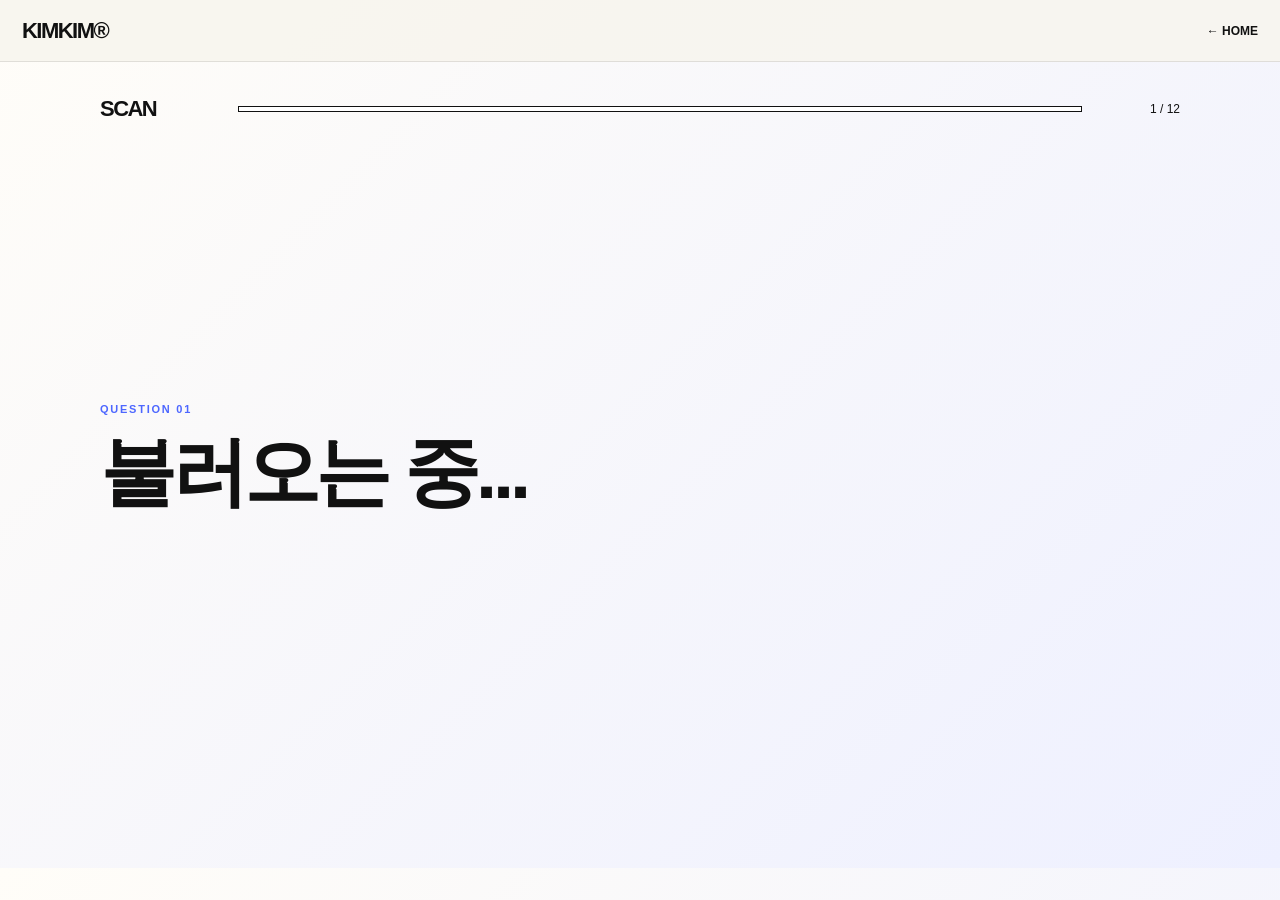
==== diagnostic.html @ 5926de49 "Add standalone diagnostic page" ====
<!doctype html>
<html lang="ko">
<head>
<meta charset="utf-8">
<meta name="viewport" content="width=device-width,initial-scale=1,viewport-fit=cover">
<title>KIMKIM — Work Pattern Scan</title>
<style>
:root{--bg:#f8f6ef;--paper:#fffdf8;--ink:#111;--muted:#6d6a64;--line:#cbc6ba;--lime:#dfff4f;--blue:#4d67ff;--pink:#ff7ac8}*{box-sizing:border-box}body{margin:0;background:linear-gradient(135deg,#fffdf8,#eef0ff);color:var(--ink);font-family:Arial,'Apple SD Gothic Neo','Noto Sans KR',sans-serif}.nav{height:62px;padding:0 22px;display:flex;align-items:center;justify-content:space-between;border-bottom:1px solid rgba(17,17,17,.1);background:rgba(248,246,239,.9);position:sticky;top:0;z-index:10}.logo{font-size:22px;font-weight:900;letter-spacing:-.07em}.back{color:var(--ink);text-decoration:none;font-size:12px;font-weight:800}.wrap{max-width:1120px;margin:auto;padding:34px 20px 70px}.top{display:grid;grid-template-columns:120px 1fr 80px;gap:18px;align-items:center;margin-bottom:28px}.track{height:6px;background:white;border:1.5px solid var(--ink);overflow:hidden}.track i{display:block;height:100%;width:0;background:var(--blue);transition:.25s}.counter{text-align:right;font-size:12px}.panel{min-height:72vh;display:flex;flex-direction:column;justify-content:center}.kicker{font-size:11px;letter-spacing:.16em;color:var(--blue);font-weight:900;margin-bottom:18px}.q{font-size:clamp(38px,6vw,76px);line-height:1.03;letter-spacing:-.055em;margin:0 0 34px;max-width:930px}.options{display:grid;grid-template-columns:1fr 1fr;gap:12px}.option{min-height:116px;border:1.5px solid var(--ink);border-radius:24px;background:var(--paper);padding:22px;text-align:left;cursor:pointer;box-shadow:5px 5px 0 rgba(17,17,17,.13);transition:.16s}.option:hover{transform:translate(-3px,-3px);box-shadow:8px 8px 0 var(--blue)}.option span{display:block;font-size:10px;color:var(--muted);margin-bottom:20px}.option b{font-size:17px;line-height:1.5}.result{display:none;padding-top:30px}.result h1{font-size:clamp(60px,10vw,140px);line-height:.84;letter-spacing:-.08em;margin:18px 0 28px}.result h1 small{display:block;font-size:.22em;margin-top:18px}.desc{font-size:clamp(18px,2vw,26px);line-height:1.55;max-width:820px;color:#403d39}.grid{display:grid;grid-template-columns:1fr 1fr;gap:16px;margin-top:42px}.card{border:1.5px solid var(--ink);border-radius:28px;padding:26px;min-height:330px;box-shadow:7px 7px 0 rgba(17,17,17,.12)}.dark{background:#111;color:#fff}.lime{background:var(--lime)}.label{font-size:10px;letter-spacing:.15em;text-transform:uppercase;opacity:.6;margin-bottom:24px}.bar-row{margin:18px 0}.bar-head{display:flex;justify-content:space-between;font-size:13px;margin-bottom:8px}.bar{height:12px;background:#303030;border-radius:999px;overflow:hidden}.bar i{display:block;height:100%;background:var(--pink);border-radius:999px}.action{display:grid;grid-template-columns:36px 1fr;gap:12px;padding:17px 0;border-top:1px solid rgba(17,17,17,.16)}.action:first-child{border-top:0}.action p{margin:7px 0 0;line-height:1.55}.actions{display:flex;gap:10px;margin-top:22px}.btn{border:1.5px solid var(--ink);border-radius:999px;padding:14px 18px;font-weight:900;text-decoration:none;color:#fff;background:var(--blue);cursor:pointer}.btn.alt{background:var(--paper);color:var(--ink)}@media(max-width:760px){.top{grid-template-columns:75px 1fr 55px}.options,.grid{grid-template-columns:1fr}.wrap{padding:24px 14px 50px}.actions{flex-direction:column}}
</style>
</head>
<body>
<nav class="nav"><div class="logo">KIMKIM®</div><a class="back" href="./index.html">← HOME</a></nav>
<main class="wrap">
<section id="quiz">
<div class="top"><div class="logo">SCAN</div><div class="track"><i id="progress"></i></div><div class="counter" id="count">1 / 12</div></div>
<div class="panel"><div class="kicker" id="kicker">QUESTION 01</div><h1 class="q" id="question">불러오는 중...</h1><div class="options" id="options"></div></div>
</section>
<section class="result" id="result"><div class="label">YOUR DOMINANT WORK PATTERN</div><h1 id="resultTitle"></h1><p class="desc" id="resultDesc"></p><div class="grid"><div class="card dark"><div class="label">PATTERN DISTRIBUTION</div><div id="bars"></div></div><div class="card lime"><div class="label">7-DAY MICRO ACTIONS</div><div id="actions"></div></div></div><div class="actions"><button class="btn" type="button" id="restartBtn">다시 스캔하기</button><a class="btn alt" href="./index.html">홈으로</a></div></section>
</main>
<script>
var TYPES={execute:{name:'THE MOVER',kr:'즉시 실행형',desc:'빠르게 움직이며 답을 찾는 타입입니다. 추진력과 실행 속도가 강점입니다.',actions:['시작 전에 완료 기준을 한 줄로 적기','오늘 가장 중요한 일 하나를 먼저 끝내기','초안을 빠르게 만들고 조기 공유하기']},plan:{name:'THE ARCHITECT',kr:'계획 설계형',desc:'복잡한 일을 구조와 순서로 바꾸는 타입입니다. 우선순위와 설계력이 강점입니다.',actions:['계획은 20분 안에 끝내고 초안 시작하기','하지 않을 일 하나 먼저 정하기','완성도 60%에서 중간 공유하기']},quality:{name:'THE CRAFTER',kr:'완성도 집중형',desc:'기준과 디테일을 놓치지 않는 타입입니다. 결과물의 품질을 높이는 힘이 강점입니다.',actions:['업무마다 완성도 등급 정하기','수정 횟수 최대 2회로 제한하기','충분히 잘한 일 하나 기록하기']},people:{name:'THE CONNECTOR',kr:'관계 조율형',desc:'사람과 흐름을 연결하는 타입입니다. 협업의 맥락과 관계를 읽는 힘이 강점입니다.',actions:['요청에 답하기 전 내 우선순위 확인하기','회의 초반에 내 의견 한 번 말하기','도움을 주기 전 오늘의 핵심 업무 확인하기']}};
var Q=[['새 업무가 도착했습니다. 첫 반응은?',[['일단 손부터 대고 흐름을 만든다','execute'],['전체 구조와 순서를 먼저 그린다','plan'],['좋은 결과의 기준부터 확인한다','quality'],['누가 무엇을 기대하는지 먼저 본다','people']]],['마감이 갑자기 당겨졌습니다. 나는?',[['빠르게 초안을 만들고 수정한다','execute'],['남은 시간을 다시 쪼개 계획한다','plan'],['핵심 품질은 끝까지 지킨다','quality'],['관련자들과 역할과 일정을 바로 맞춘다','people']]],['회의 중 가장 먼저 보이는 것은?',[['결론과 다음 액션','execute'],['논의의 구조와 흐름','plan'],['논리의 빈틈과 디테일','quality'],['사람들의 반응과 분위기','people']]],['일이 막히는 순간, 나는?',[['다른 방법을 바로 시도한다','execute'],['문제를 다시 쪼개서 본다','plan'],['원인을 끝까지 파고든다','quality'],['누군가와 대화하며 풀어본다','people']]],['오늘 일 잘했다는 느낌은 언제 오나요?',[['많은 일을 실제로 끝냈을 때','execute'],['계획한 흐름대로 진행됐을 때','plan'],['내 기준에 맞는 결과가 나왔을 때','quality'],['동료들과 일이 잘 맞물렸을 때','people']]],['피드백을 받으면 가장 먼저?',[['바로 반영해본다','execute'],['수정 순서를 정리한다','plan'],['어떻게 더 좋아질지 본다','quality'],['왜 그렇게 느꼈는지 생각한다','people']]],['일이 한꺼번에 몰리면?',[['급한 것부터 빠르게 친다','execute'],['우선순위를 다시 설계한다','plan'],['각 업무의 기준부터 정한다','quality'],['누구와 무엇을 맞출지 확인한다','people']]],['가장 답답한 업무 상황은?',[['결정 없이 말만 길어질 때','execute'],['계획이 계속 바뀔 때','plan'],['대충 만든 결과가 통과될 때','quality'],['정보 공유 없이 각자 움직일 때','people']]],['새 아이디어가 생기면?',[['바로 작은 실험을 해본다','execute'],['실현 방법을 구조화한다','plan'],['더 좋은 형태가 될 때까지 다듬는다','quality'],['누구와 같이 하면 좋을지 생각한다','people']]],['마무리가 어려워지는 이유는?',[['다음 일로 너무 빨리 넘어가서','execute'],['계획을 계속 수정해서','plan'],['조금만 더 고치고 싶어서','quality'],['관계자 의견을 계속 신경 써서','people']]],['팀에서 자연스럽게 맡는 역할은?',[['밀고 나가는 사람','execute'],['정리하고 설계하는 사람','plan'],['검토하고 완성도를 높이는 사람','quality'],['연결하고 조율하는 사람','people']]],['지금 가장 키우고 싶은 업무 습관은?',[['중요한 일을 더 빠르게 끝내기','execute'],['복잡한 일을 더 명확히 정리하기','plan'],['힘을 덜 들이고도 좋은 결과 만들기','quality'],['내 의견과 경계를 더 분명히 말하기','people']]];
var idx=0;var scores={execute:0,plan:0,quality:0,people:0};
function byId(id){return document.getElementById(id);}
function render(){var item=Q[idx];byId('count').textContent=(idx+1)+' / '+Q.length;byId('kicker').textContent='QUESTION '+('0'+(idx+1)).slice(-2);byId('progress').style.width=Math.round(idx/Q.length*100)+'%';byId('question').textContent=item[0];var box=byId('options');box.innerHTML='';for(var i=0;i<item[1].length;i++){var op=item[1][i];var b=document.createElement('button');b.type='button';b.className='option';b.setAttribute('data-key',op[1]);b.innerHTML='<span>0'+(i+1)+'</span><b></b>';b.getElementsByTagName('b')[0].textContent=op[0];b.onclick=function(){choose(this.getAttribute('data-key'));};box.appendChild(b);}}
function choose(key){scores[key]+=1;idx+=1;if(idx<Q.length){render();}else{showResult();}}
function showResult(){byId('quiz').style.display='none';byId('result').style.display='block';var keys=['execute','plan','quality','people'];keys.sort(function(a,b){return scores[b]-scores[a];});var top=keys[0];byId('resultTitle').innerHTML=TYPES[top].name+'<small>'+TYPES[top].kr+'</small>';byId('resultDesc').textContent=TYPES[top].desc;var labels={execute:'MOVE',plan:'STRUCTURE',quality:'CRAFT',people:'CONNECT'};var bars='';for(var i=0;i<keys.length;i++){var p=Math.round(scores[keys[i]]/Q.length*100);bars+='<div class="bar-row"><div class="bar-head"><span>'+labels[keys[i]]+'</span><strong>'+p+'%</strong></div><div class="bar"><i style="width:'+p+'%"></i></div></div>';}byId('bars').innerHTML=bars;var acts='';for(var j=0;j<TYPES[top].actions.length;j++){acts+='<div class="action"><span>0'+(j+1)+'</span><div><strong>'+(j===0?'TODAY':'THIS WEEK')+'</strong><p>'+TYPES[top].actions[j]+'</p></div></div>';}byId('actions').innerHTML=acts;window.scrollTo(0,0);}
function restart(){idx=0;scores={execute:0,plan:0,quality:0,people:0};byId('result').style.display='none';byId('quiz').style.display='block';render();window.scrollTo(0,0);}
byId('restartBtn').onclick=restart;
render();
</script>
</body>
</html>
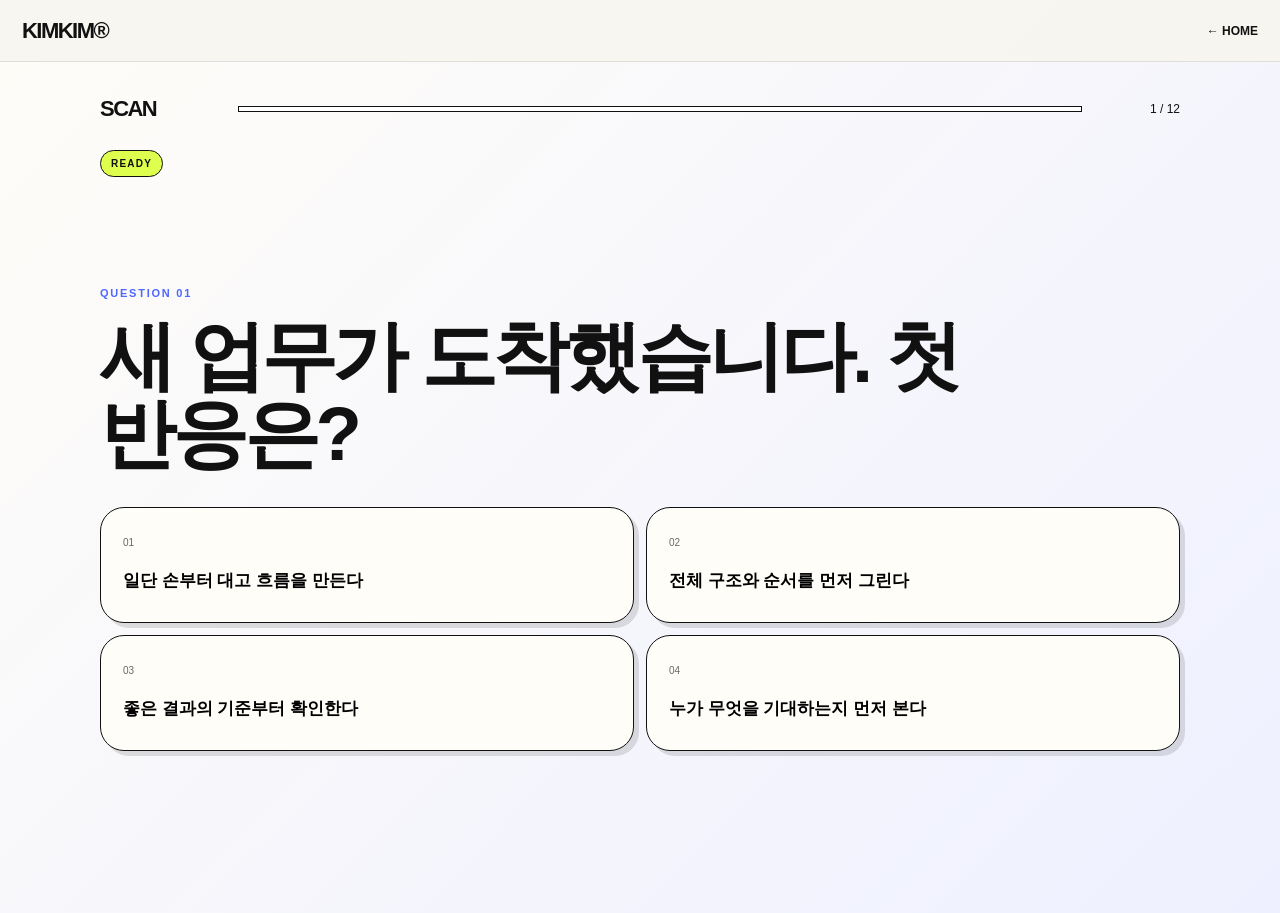
==== commit 41a1dace: "Load diagnostic logic from standalone script" ====
--- a/diagnostic.html
+++ b/diagnostic.html
@@ -5,7 +5,7 @@
 <meta name="viewport" content="width=device-width,initial-scale=1,viewport-fit=cover">
 <title>KIMKIM — Work Pattern Scan</title>
 <style>
-:root{--bg:#f8f6ef;--paper:#fffdf8;--ink:#111;--muted:#6d6a64;--line:#cbc6ba;--lime:#dfff4f;--blue:#4d67ff;--pink:#ff7ac8}*{box-sizing:border-box}body{margin:0;background:linear-gradient(135deg,#fffdf8,#eef0ff);color:var(--ink);font-family:Arial,'Apple SD Gothic Neo','Noto Sans KR',sans-serif}.nav{height:62px;padding:0 22px;display:flex;align-items:center;justify-content:space-between;border-bottom:1px solid rgba(17,17,17,.1);background:rgba(248,246,239,.9);position:sticky;top:0;z-index:10}.logo{font-size:22px;font-weight:900;letter-spacing:-.07em}.back{color:var(--ink);text-decoration:none;font-size:12px;font-weight:800}.wrap{max-width:1120px;margin:auto;padding:34px 20px 70px}.top{display:grid;grid-template-columns:120px 1fr 80px;gap:18px;align-items:center;margin-bottom:28px}.track{height:6px;background:white;border:1.5px solid var(--ink);overflow:hidden}.track i{display:block;height:100%;width:0;background:var(--blue);transition:.25s}.counter{text-align:right;font-size:12px}.panel{min-height:72vh;display:flex;flex-direction:column;justify-content:center}.kicker{font-size:11px;letter-spacing:.16em;color:var(--blue);font-weight:900;margin-bottom:18px}.q{font-size:clamp(38px,6vw,76px);line-height:1.03;letter-spacing:-.055em;margin:0 0 34px;max-width:930px}.options{display:grid;grid-template-columns:1fr 1fr;gap:12px}.option{min-height:116px;border:1.5px solid var(--ink);border-radius:24px;background:var(--paper);padding:22px;text-align:left;cursor:pointer;box-shadow:5px 5px 0 rgba(17,17,17,.13);transition:.16s}.option:hover{transform:translate(-3px,-3px);box-shadow:8px 8px 0 var(--blue)}.option span{display:block;font-size:10px;color:var(--muted);margin-bottom:20px}.option b{font-size:17px;line-height:1.5}.result{display:none;padding-top:30px}.result h1{font-size:clamp(60px,10vw,140px);line-height:.84;letter-spacing:-.08em;margin:18px 0 28px}.result h1 small{display:block;font-size:.22em;margin-top:18px}.desc{font-size:clamp(18px,2vw,26px);line-height:1.55;max-width:820px;color:#403d39}.grid{display:grid;grid-template-columns:1fr 1fr;gap:16px;margin-top:42px}.card{border:1.5px solid var(--ink);border-radius:28px;padding:26px;min-height:330px;box-shadow:7px 7px 0 rgba(17,17,17,.12)}.dark{background:#111;color:#fff}.lime{background:var(--lime)}.label{font-size:10px;letter-spacing:.15em;text-transform:uppercase;opacity:.6;margin-bottom:24px}.bar-row{margin:18px 0}.bar-head{display:flex;justify-content:space-between;font-size:13px;margin-bottom:8px}.bar{height:12px;background:#303030;border-radius:999px;overflow:hidden}.bar i{display:block;height:100%;background:var(--pink);border-radius:999px}.action{display:grid;grid-template-columns:36px 1fr;gap:12px;padding:17px 0;border-top:1px solid rgba(17,17,17,.16)}.action:first-child{border-top:0}.action p{margin:7px 0 0;line-height:1.55}.actions{display:flex;gap:10px;margin-top:22px}.btn{border:1.5px solid var(--ink);border-radius:999px;padding:14px 18px;font-weight:900;text-decoration:none;color:#fff;background:var(--blue);cursor:pointer}.btn.alt{background:var(--paper);color:var(--ink)}@media(max-width:760px){.top{grid-template-columns:75px 1fr 55px}.options,.grid{grid-template-columns:1fr}.wrap{padding:24px 14px 50px}.actions{flex-direction:column}}
+:root{--bg:#f8f6ef;--paper:#fffdf8;--ink:#111;--muted:#6d6a64;--line:#cbc6ba;--lime:#dfff4f;--blue:#4d67ff;--pink:#ff7ac8}*{box-sizing:border-box}body{margin:0;background:linear-gradient(135deg,#fffdf8,#eef0ff);color:var(--ink);font-family:Arial,'Apple SD Gothic Neo','Noto Sans KR',sans-serif}.nav{height:62px;padding:0 22px;display:flex;align-items:center;justify-content:space-between;border-bottom:1px solid rgba(17,17,17,.1);background:rgba(248,246,239,.9);position:sticky;top:0;z-index:10}.logo{font-size:22px;font-weight:900;letter-spacing:-.07em}.back{color:var(--ink);text-decoration:none;font-size:12px;font-weight:800}.wrap{max-width:1120px;margin:auto;padding:34px 20px 70px}.top{display:grid;grid-template-columns:120px 1fr 80px;gap:18px;align-items:center;margin-bottom:28px}.track{height:6px;background:white;border:1.5px solid var(--ink);overflow:hidden}.track i{display:block;height:100%;width:0;background:var(--blue);transition:.25s}.counter{text-align:right;font-size:12px}.status{display:inline-flex;margin:0 0 18px;padding:7px 10px;border:1px solid var(--ink);border-radius:999px;background:#ffd7d7;font-size:10px;font-weight:900;letter-spacing:.12em}.status.ready{background:var(--lime)}.panel{min-height:72vh;display:flex;flex-direction:column;justify-content:center}.kicker{font-size:11px;letter-spacing:.16em;color:var(--blue);font-weight:900;margin-bottom:18px}.q{font-size:clamp(38px,6vw,76px);line-height:1.03;letter-spacing:-.055em;margin:0 0 34px;max-width:930px}.options{display:grid;grid-template-columns:1fr 1fr;gap:12px}.option{min-height:116px;border:1.5px solid var(--ink);border-radius:24px;background:var(--paper);padding:22px;text-align:left;cursor:pointer;box-shadow:5px 5px 0 rgba(17,17,17,.13);transition:.16s}.option:hover{transform:translate(-3px,-3px);box-shadow:8px 8px 0 var(--blue)}.option span{display:block;font-size:10px;color:var(--muted);margin-bottom:20px}.option b{font-size:17px;line-height:1.5}.result{display:none;padding-top:30px}.result h1{font-size:clamp(60px,10vw,140px);line-height:.84;letter-spacing:-.08em;margin:18px 0 28px}.result h1 small{display:block;font-size:.22em;margin-top:18px}.desc{font-size:clamp(18px,2vw,26px);line-height:1.55;max-width:820px;color:#403d39}.grid{display:grid;grid-template-columns:1fr 1fr;gap:16px;margin-top:42px}.card{border:1.5px solid var(--ink);border-radius:28px;padding:26px;min-height:330px;box-shadow:7px 7px 0 rgba(17,17,17,.12)}.dark{background:#111;color:#fff}.lime{background:var(--lime)}.label{font-size:10px;letter-spacing:.15em;text-transform:uppercase;opacity:.6;margin-bottom:24px}.bar-row{margin:18px 0}.bar-head{display:flex;justify-content:space-between;font-size:13px;margin-bottom:8px}.bar{height:12px;background:#303030;border-radius:999px;overflow:hidden}.bar i{display:block;height:100%;background:var(--pink);border-radius:999px}.action{display:grid;grid-template-columns:36px 1fr;gap:12px;padding:17px 0;border-top:1px solid rgba(17,17,17,.16)}.action:first-child{border-top:0}.action p{margin:7px 0 0;line-height:1.55}.actions{display:flex;gap:10px;margin-top:22px}.btn{border:1.5px solid var(--ink);border-radius:999px;padding:14px 18px;font-weight:900;text-decoration:none;color:#fff;background:var(--blue);cursor:pointer}.btn.alt{background:var(--paper);color:var(--ink)}@media(max-width:760px){.top{grid-template-columns:75px 1fr 55px}.options,.grid{grid-template-columns:1fr}.wrap{padding:24px 14px 50px}.actions{flex-direction:column}}
 </style>
 </head>
 <body>
@@ -13,21 +13,12 @@
 <main class="wrap">
 <section id="quiz">
 <div class="top"><div class="logo">SCAN</div><div class="track"><i id="progress"></i></div><div class="counter" id="count">1 / 12</div></div>
-<div class="panel"><div class="kicker" id="kicker">QUESTION 01</div><h1 class="q" id="question">불러오는 중...</h1><div class="options" id="options"></div></div>
+<div id="jsStatus" class="status">JS CHECK...</div>
+<div class="panel"><div class="kicker" id="kicker">QUESTION 01</div><h1 class="q" id="question">새 업무가 도착했습니다. 첫 반응은?</h1><div class="options" id="options"><button type="button" class="option"><span>01</span><b>진단 엔진 연결 중...</b></button></div></div>
 </section>
 <section class="result" id="result"><div class="label">YOUR DOMINANT WORK PATTERN</div><h1 id="resultTitle"></h1><p class="desc" id="resultDesc"></p><div class="grid"><div class="card dark"><div class="label">PATTERN DISTRIBUTION</div><div id="bars"></div></div><div class="card lime"><div class="label">7-DAY MICRO ACTIONS</div><div id="actions"></div></div></div><div class="actions"><button class="btn" type="button" id="restartBtn">다시 스캔하기</button><a class="btn alt" href="./index.html">홈으로</a></div></section>
+<noscript><p style="padding:18px;border:2px solid #111;background:#ffb4b4;font-weight:800">현재 브라우저에서 JavaScript가 꺼져 있습니다. 이 진단은 JavaScript가 켜진 브라우저에서 실행됩니다.</p></noscript>
 </main>
-<script>
-var TYPES={execute:{name:'THE MOVER',kr:'즉시 실행형',desc:'빠르게 움직이며 답을 찾는 타입입니다. 추진력과 실행 속도가 강점입니다.',actions:['시작 전에 완료 기준을 한 줄로 적기','오늘 가장 중요한 일 하나를 먼저 끝내기','초안을 빠르게 만들고 조기 공유하기']},plan:{name:'THE ARCHITECT',kr:'계획 설계형',desc:'복잡한 일을 구조와 순서로 바꾸는 타입입니다. 우선순위와 설계력이 강점입니다.',actions:['계획은 20분 안에 끝내고 초안 시작하기','하지 않을 일 하나 먼저 정하기','완성도 60%에서 중간 공유하기']},quality:{name:'THE CRAFTER',kr:'완성도 집중형',desc:'기준과 디테일을 놓치지 않는 타입입니다. 결과물의 품질을 높이는 힘이 강점입니다.',actions:['업무마다 완성도 등급 정하기','수정 횟수 최대 2회로 제한하기','충분히 잘한 일 하나 기록하기']},people:{name:'THE CONNECTOR',kr:'관계 조율형',desc:'사람과 흐름을 연결하는 타입입니다. 협업의 맥락과 관계를 읽는 힘이 강점입니다.',actions:['요청에 답하기 전 내 우선순위 확인하기','회의 초반에 내 의견 한 번 말하기','도움을 주기 전 오늘의 핵심 업무 확인하기']}};
-var Q=[['새 업무가 도착했습니다. 첫 반응은?',[['일단 손부터 대고 흐름을 만든다','execute'],['전체 구조와 순서를 먼저 그린다','plan'],['좋은 결과의 기준부터 확인한다','quality'],['누가 무엇을 기대하는지 먼저 본다','people']]],['마감이 갑자기 당겨졌습니다. 나는?',[['빠르게 초안을 만들고 수정한다','execute'],['남은 시간을 다시 쪼개 계획한다','plan'],['핵심 품질은 끝까지 지킨다','quality'],['관련자들과 역할과 일정을 바로 맞춘다','people']]],['회의 중 가장 먼저 보이는 것은?',[['결론과 다음 액션','execute'],['논의의 구조와 흐름','plan'],['논리의 빈틈과 디테일','quality'],['사람들의 반응과 분위기','people']]],['일이 막히는 순간, 나는?',[['다른 방법을 바로 시도한다','execute'],['문제를 다시 쪼개서 본다','plan'],['원인을 끝까지 파고든다','quality'],['누군가와 대화하며 풀어본다','people']]],['오늘 일 잘했다는 느낌은 언제 오나요?',[['많은 일을 실제로 끝냈을 때','execute'],['계획한 흐름대로 진행됐을 때','plan'],['내 기준에 맞는 결과가 나왔을 때','quality'],['동료들과 일이 잘 맞물렸을 때','people']]],['피드백을 받으면 가장 먼저?',[['바로 반영해본다','execute'],['수정 순서를 정리한다','plan'],['어떻게 더 좋아질지 본다','quality'],['왜 그렇게 느꼈는지 생각한다','people']]],['일이 한꺼번에 몰리면?',[['급한 것부터 빠르게 친다','execute'],['우선순위를 다시 설계한다','plan'],['각 업무의 기준부터 정한다','quality'],['누구와 무엇을 맞출지 확인한다','people']]],['가장 답답한 업무 상황은?',[['결정 없이 말만 길어질 때','execute'],['계획이 계속 바뀔 때','plan'],['대충 만든 결과가 통과될 때','quality'],['정보 공유 없이 각자 움직일 때','people']]],['새 아이디어가 생기면?',[['바로 작은 실험을 해본다','execute'],['실현 방법을 구조화한다','plan'],['더 좋은 형태가 될 때까지 다듬는다','quality'],['누구와 같이 하면 좋을지 생각한다','people']]],['마무리가 어려워지는 이유는?',[['다음 일로 너무 빨리 넘어가서','execute'],['계획을 계속 수정해서','plan'],['조금만 더 고치고 싶어서','quality'],['관계자 의견을 계속 신경 써서','people']]],['팀에서 자연스럽게 맡는 역할은?',[['밀고 나가는 사람','execute'],['정리하고 설계하는 사람','plan'],['검토하고 완성도를 높이는 사람','quality'],['연결하고 조율하는 사람','people']]],['지금 가장 키우고 싶은 업무 습관은?',[['중요한 일을 더 빠르게 끝내기','execute'],['복잡한 일을 더 명확히 정리하기','plan'],['힘을 덜 들이고도 좋은 결과 만들기','quality'],['내 의견과 경계를 더 분명히 말하기','people']]];
-var idx=0;var scores={execute:0,plan:0,quality:0,people:0};
-function byId(id){return document.getElementById(id);}
-function render(){var item=Q[idx];byId('count').textContent=(idx+1)+' / '+Q.length;byId('kicker').textContent='QUESTION '+('0'+(idx+1)).slice(-2);byId('progress').style.width=Math.round(idx/Q.length*100)+'%';byId('question').textContent=item[0];var box=byId('options');box.innerHTML='';for(var i=0;i<item[1].length;i++){var op=item[1][i];var b=document.createElement('button');b.type='button';b.className='option';b.setAttribute('data-key',op[1]);b.innerHTML='<span>0'+(i+1)+'</span><b></b>';b.getElementsByTagName('b')[0].textContent=op[0];b.onclick=function(){choose(this.getAttribute('data-key'));};box.appendChild(b);}}
-function choose(key){scores[key]+=1;idx+=1;if(idx<Q.length){render();}else{showResult();}}
-function showResult(){byId('quiz').style.display='none';byId('result').style.display='block';var keys=['execute','plan','quality','people'];keys.sort(function(a,b){return scores[b]-scores[a];});var top=keys[0];byId('resultTitle').innerHTML=TYPES[top].name+'<small>'+TYPES[top].kr+'</small>';byId('resultDesc').textContent=TYPES[top].desc;var labels={execute:'MOVE',plan:'STRUCTURE',quality:'CRAFT',people:'CONNECT'};var bars='';for(var i=0;i<keys.length;i++){var p=Math.round(scores[keys[i]]/Q.length*100);bars+='<div class="bar-row"><div class="bar-head"><span>'+labels[keys[i]]+'</span><strong>'+p+'%</strong></div><div class="bar"><i style="width:'+p+'%"></i></div></div>';}byId('bars').innerHTML=bars;var acts='';for(var j=0;j<TYPES[top].actions.length;j++){acts+='<div class="action"><span>0'+(j+1)+'</span><div><strong>'+(j===0?'TODAY':'THIS WEEK')+'</strong><p>'+TYPES[top].actions[j]+'</p></div></div>';}byId('actions').innerHTML=acts;window.scrollTo(0,0);}
-function restart(){idx=0;scores={execute:0,plan:0,quality:0,people:0};byId('result').style.display='none';byId('quiz').style.display='block';render();window.scrollTo(0,0);}
-byId('restartBtn').onclick=restart;
-render();
-</script>
+<script src="./diagnostic.js?v=20260820-1"></script>
 </body>
 </html>
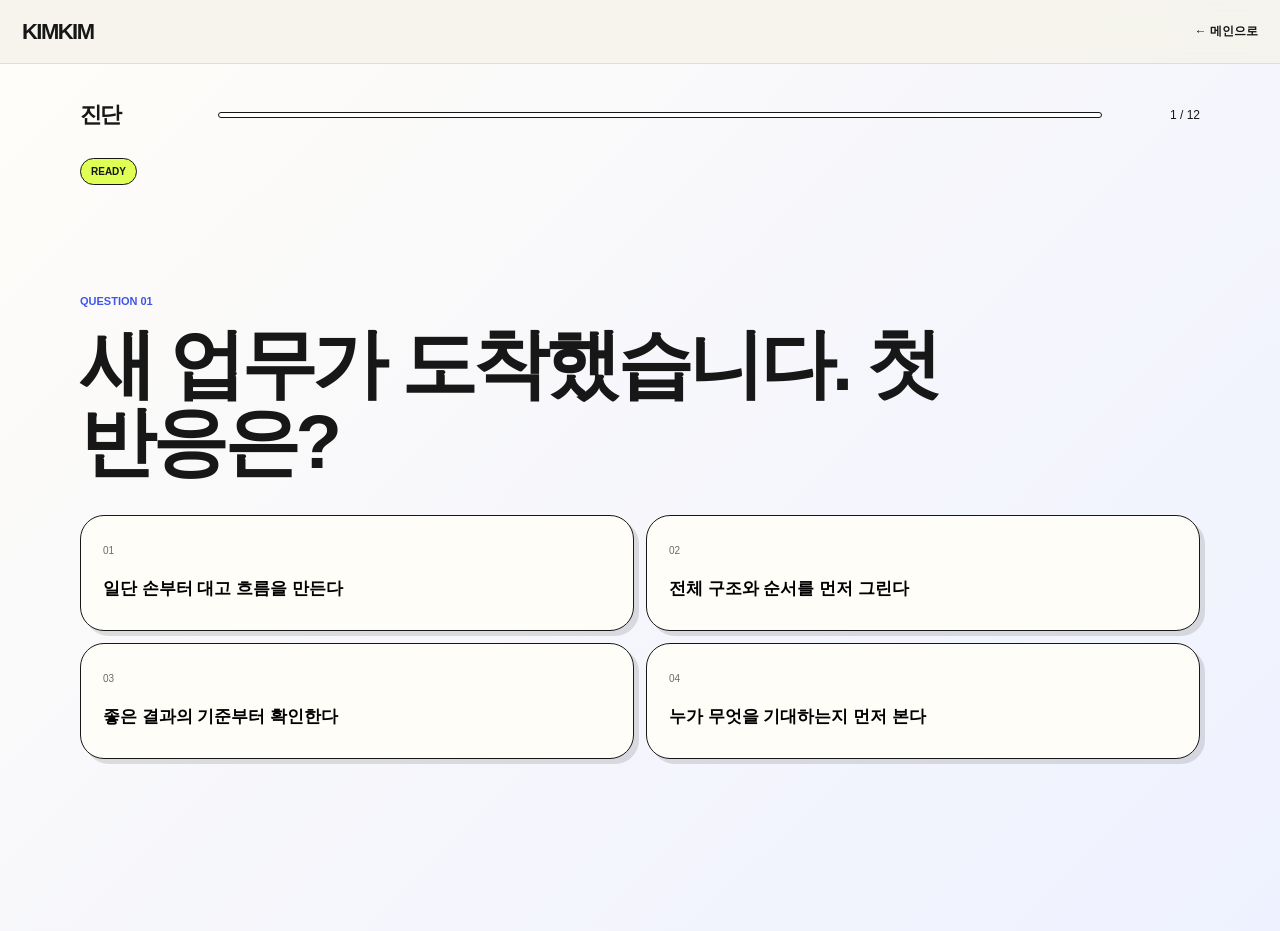
==== commit 778b8f17: "진단 및 결과 화면 한국어 컨설팅 리포트 스타일 개편" ====
--- a/diagnostic.html
+++ b/diagnostic.html
@@ -3,22 +3,28 @@
 <head>
 <meta charset="utf-8">
 <meta name="viewport" content="width=device-width,initial-scale=1,viewport-fit=cover">
-<title>KIMKIM — Work Pattern Scan</title>
+<title>KIMKIM 업무 패턴 진단</title>
 <style>
-:root{--bg:#f8f6ef;--paper:#fffdf8;--ink:#111;--muted:#6d6a64;--line:#cbc6ba;--lime:#dfff4f;--blue:#4d67ff;--pink:#ff7ac8}*{box-sizing:border-box}body{margin:0;background:linear-gradient(135deg,#fffdf8,#eef0ff);color:var(--ink);font-family:Arial,'Apple SD Gothic Neo','Noto Sans KR',sans-serif}.nav{height:62px;padding:0 22px;display:flex;align-items:center;justify-content:space-between;border-bottom:1px solid rgba(17,17,17,.1);background:rgba(248,246,239,.9);position:sticky;top:0;z-index:10}.logo{font-size:22px;font-weight:900;letter-spacing:-.07em}.back{color:var(--ink);text-decoration:none;font-size:12px;font-weight:800}.wrap{max-width:1120px;margin:auto;padding:34px 20px 70px}.top{display:grid;grid-template-columns:120px 1fr 80px;gap:18px;align-items:center;margin-bottom:28px}.track{height:6px;background:white;border:1.5px solid var(--ink);overflow:hidden}.track i{display:block;height:100%;width:0;background:var(--blue);transition:.25s}.counter{text-align:right;font-size:12px}.status{display:inline-flex;margin:0 0 18px;padding:7px 10px;border:1px solid var(--ink);border-radius:999px;background:#ffd7d7;font-size:10px;font-weight:900;letter-spacing:.12em}.status.ready{background:var(--lime)}.panel{min-height:72vh;display:flex;flex-direction:column;justify-content:center}.kicker{font-size:11px;letter-spacing:.16em;color:var(--blue);font-weight:900;margin-bottom:18px}.q{font-size:clamp(38px,6vw,76px);line-height:1.03;letter-spacing:-.055em;margin:0 0 34px;max-width:930px}.options{display:grid;grid-template-columns:1fr 1fr;gap:12px}.option{min-height:116px;border:1.5px solid var(--ink);border-radius:24px;background:var(--paper);padding:22px;text-align:left;cursor:pointer;box-shadow:5px 5px 0 rgba(17,17,17,.13);transition:.16s}.option:hover{transform:translate(-3px,-3px);box-shadow:8px 8px 0 var(--blue)}.option span{display:block;font-size:10px;color:var(--muted);margin-bottom:20px}.option b{font-size:17px;line-height:1.5}.result{display:none;padding-top:30px}.result h1{font-size:clamp(60px,10vw,140px);line-height:.84;letter-spacing:-.08em;margin:18px 0 28px}.result h1 small{display:block;font-size:.22em;margin-top:18px}.desc{font-size:clamp(18px,2vw,26px);line-height:1.55;max-width:820px;color:#403d39}.grid{display:grid;grid-template-columns:1fr 1fr;gap:16px;margin-top:42px}.card{border:1.5px solid var(--ink);border-radius:28px;padding:26px;min-height:330px;box-shadow:7px 7px 0 rgba(17,17,17,.12)}.dark{background:#111;color:#fff}.lime{background:var(--lime)}.label{font-size:10px;letter-spacing:.15em;text-transform:uppercase;opacity:.6;margin-bottom:24px}.bar-row{margin:18px 0}.bar-head{display:flex;justify-content:space-between;font-size:13px;margin-bottom:8px}.bar{height:12px;background:#303030;border-radius:999px;overflow:hidden}.bar i{display:block;height:100%;background:var(--pink);border-radius:999px}.action{display:grid;grid-template-columns:36px 1fr;gap:12px;padding:17px 0;border-top:1px solid rgba(17,17,17,.16)}.action:first-child{border-top:0}.action p{margin:7px 0 0;line-height:1.55}.actions{display:flex;gap:10px;margin-top:22px}.btn{border:1.5px solid var(--ink);border-radius:999px;padding:14px 18px;font-weight:900;text-decoration:none;color:#fff;background:var(--blue);cursor:pointer}.btn.alt{background:var(--paper);color:var(--ink)}@media(max-width:760px){.top{grid-template-columns:75px 1fr 55px}.options,.grid{grid-template-columns:1fr}.wrap{padding:24px 14px 50px}.actions{flex-direction:column}}
+:root{--bg:#f6f3ec;--paper:#fffdf8;--ink:#171717;--muted:#706b63;--line:#d7d0c4;--blue:#4056e8;--lime:#dfff55;--pink:#ff89bd;--navy:#17223b}
+*{box-sizing:border-box}body{margin:0;background:linear-gradient(135deg,#fffdf8,#eef1ff);color:var(--ink);font-family:Arial,'Apple SD Gothic Neo','Noto Sans KR',sans-serif}.nav{height:64px;padding:0 22px;display:flex;align-items:center;justify-content:space-between;border-bottom:1px solid rgba(23,23,23,.1);background:rgba(246,243,236,.9);position:sticky;top:0;z-index:10;backdrop-filter:blur(14px)}.logo{font-size:22px;font-weight:900;letter-spacing:-.07em}.back{color:var(--ink);text-decoration:none;font-size:12px;font-weight:800}.wrap{max-width:1160px;margin:auto;padding:36px 20px 80px}.top{display:grid;grid-template-columns:120px 1fr 80px;gap:18px;align-items:center;margin-bottom:28px}.track{height:6px;background:white;border:1.5px solid var(--ink);overflow:hidden;border-radius:999px}.track i{display:block;height:100%;width:0;background:var(--blue);transition:.35s}.counter{text-align:right;font-size:12px}.status{display:inline-flex;margin:0 0 18px;padding:7px 10px;border:1px solid var(--ink);border-radius:999px;background:#ffd7d7;font-size:10px;font-weight:900}.status.ready{background:var(--lime)}.panel{min-height:72vh;display:flex;flex-direction:column;justify-content:center}.kicker{font-size:11px;color:var(--blue);font-weight:900;margin-bottom:18px}.q{font-size:clamp(38px,6vw,76px);line-height:1.03;letter-spacing:-.055em;margin:0 0 34px;max-width:930px}.options{display:grid;grid-template-columns:1fr 1fr;gap:12px}.option{min-height:116px;border:1.5px solid var(--ink);border-radius:24px;background:var(--paper);padding:22px;text-align:left;cursor:pointer;box-shadow:5px 5px 0 rgba(23,23,23,.13);transition:.18s}.option:hover{transform:translate(-3px,-3px);box-shadow:8px 8px 0 var(--blue)}.option span{display:block;font-size:10px;color:var(--muted);margin-bottom:20px}.option b{font-size:17px;line-height:1.5}.result{display:none;padding-top:24px}.result-head{opacity:0;transform:translateY(28px);animation:reportIn .7s .1s cubic-bezier(.2,.8,.2,1) forwards}.result-label{font-size:11px;font-weight:900;color:var(--blue);margin-bottom:16px}.result h1{font-size:clamp(56px,9vw,118px);line-height:.88;letter-spacing:-.075em;margin:12px 0 26px}.result h1 small{display:block;font-size:.23em;margin-top:18px;color:var(--muted);letter-spacing:-.03em}.desc{font-size:clamp(18px,2vw,26px);line-height:1.6;max-width:860px;color:#403d39}.summary{margin-top:34px;display:grid;grid-template-columns:repeat(3,1fr);gap:12px}.summary-card{border:1px solid var(--line);background:rgba(255,255,255,.72);border-radius:20px;padding:20px;opacity:0;transform:translateY(22px);animation:cardIn .6s forwards}.summary-card:nth-child(1){animation-delay:.25s}.summary-card:nth-child(2){animation-delay:.38s}.summary-card:nth-child(3){animation-delay:.51s}.summary-card span{display:block;font-size:11px;color:var(--muted);font-weight:800;margin-bottom:10px}.summary-card strong{display:block;font-size:18px;line-height:1.45}.grid{display:grid;grid-template-columns:1fr 1fr;gap:16px;margin-top:28px}.card{border:1.5px solid var(--ink);border-radius:28px;padding:28px;min-height:350px;box-shadow:7px 7px 0 rgba(23,23,23,.12);opacity:0;transform:translateY(28px);animation:cardIn .7s .65s forwards}.dark{background:var(--navy);color:#fff}.lime{background:var(--lime)}.card-label{font-size:11px;font-weight:900;opacity:.65;margin-bottom:24px}.bar-row{margin:19px 0}.bar-head{display:flex;justify-content:space-between;font-size:13px;margin-bottom:8px}.bar{height:12px;background:#30374b;border-radius:999px;overflow:hidden}.bar i{display:block;height:100%;background:var(--pink);border-radius:999px;width:0;transition:width 1s cubic-bezier(.2,.8,.2,1)}.action{display:grid;grid-template-columns:36px 1fr;gap:12px;padding:17px 0;border-top:1px solid rgba(23,23,23,.16)}.action:first-child{border-top:0}.action p{margin:7px 0 0;line-height:1.55}.actions{display:flex;gap:10px;margin-top:24px;opacity:0;animation:fadeIn .5s 1s forwards}.btn{border:1.5px solid var(--ink);border-radius:999px;padding:14px 18px;font-weight:900;text-decoration:none;color:#fff;background:var(--blue);cursor:pointer}.btn.alt{background:var(--paper);color:var(--ink)}
+@keyframes reportIn{to{opacity:1;transform:none}}@keyframes cardIn{to{opacity:1;transform:none}}@keyframes fadeIn{to{opacity:1}}@media(max-width:760px){.top{grid-template-columns:75px 1fr 55px}.options,.grid,.summary{grid-template-columns:1fr}.wrap{padding:24px 14px 50px}.actions{flex-direction:column}}
 </style>
 </head>
 <body>
-<nav class="nav"><div class="logo">KIMKIM®</div><a class="back" href="./index.html">← HOME</a></nav>
+<nav class="nav"><div class="logo">KIMKIM</div><a class="back" href="./index.html">← 메인으로</a></nav>
 <main class="wrap">
 <section id="quiz">
-<div class="top"><div class="logo">SCAN</div><div class="track"><i id="progress"></i></div><div class="counter" id="count">1 / 12</div></div>
-<div id="jsStatus" class="status">JS CHECK...</div>
-<div class="panel"><div class="kicker" id="kicker">QUESTION 01</div><h1 class="q" id="question">새 업무가 도착했습니다. 첫 반응은?</h1><div class="options" id="options"><button type="button" class="option"><span>01</span><b>진단 엔진 연결 중...</b></button></div></div>
+<div class="top"><div class="logo">진단</div><div class="track"><i id="progress"></i></div><div class="counter" id="count">1 / 12</div></div>
+<div id="jsStatus" class="status">진단 준비 중</div>
+<div class="panel"><div class="kicker" id="kicker">문항 01</div><h1 class="q" id="question">새 업무가 도착했습니다. 첫 반응은?</h1><div class="options" id="options"><button type="button" class="option"><span>01</span><b>진단을 준비하고 있습니다.</b></button></div></div>
 </section>
-<section class="result" id="result"><div class="label">YOUR DOMINANT WORK PATTERN</div><h1 id="resultTitle"></h1><p class="desc" id="resultDesc"></p><div class="grid"><div class="card dark"><div class="label">PATTERN DISTRIBUTION</div><div id="bars"></div></div><div class="card lime"><div class="label">7-DAY MICRO ACTIONS</div><div id="actions"></div></div></div><div class="actions"><button class="btn" type="button" id="restartBtn">다시 스캔하기</button><a class="btn alt" href="./index.html">홈으로</a></div></section>
-<noscript><p style="padding:18px;border:2px solid #111;background:#ffb4b4;font-weight:800">현재 브라우저에서 JavaScript가 꺼져 있습니다. 이 진단은 JavaScript가 켜진 브라우저에서 실행됩니다.</p></noscript>
+<section class="result" id="result">
+<div class="result-head"><div class="result-label">업무 패턴 진단 결과</div><h1 id="resultTitle"></h1><p class="desc" id="resultDesc"></p><div class="summary"><div class="summary-card"><span>핵심 강점</span><strong id="strengthText"></strong></div><div class="summary-card"><span>주의할 패턴</span><strong id="riskText"></strong></div><div class="summary-card"><span>우선 권고</span><strong id="priorityText"></strong></div></div></div>
+<div class="grid"><div class="card dark"><div class="card-label">업무 패턴 분포</div><div id="bars"></div></div><div class="card lime"><div class="card-label">이번 주 실행 권고</div><div id="actions"></div></div></div>
+<div class="actions"><button class="btn" type="button" id="restartBtn">다시 진단하기</button><a class="btn alt" href="./index.html">메인으로 돌아가기</a></div>
+</section>
+<noscript><p style="padding:18px;border:2px solid #111;background:#ffb4b4;font-weight:800">현재 브라우저에서 자바스크립트가 꺼져 있습니다. 자바스크립트를 켠 뒤 다시 열어주세요.</p></noscript>
 </main>
-<script src="./diagnostic.js?v=20260820-1"></script>
+<script src="./diagnostic.js?v=20260820-2"></script>
 </body>
 </html>
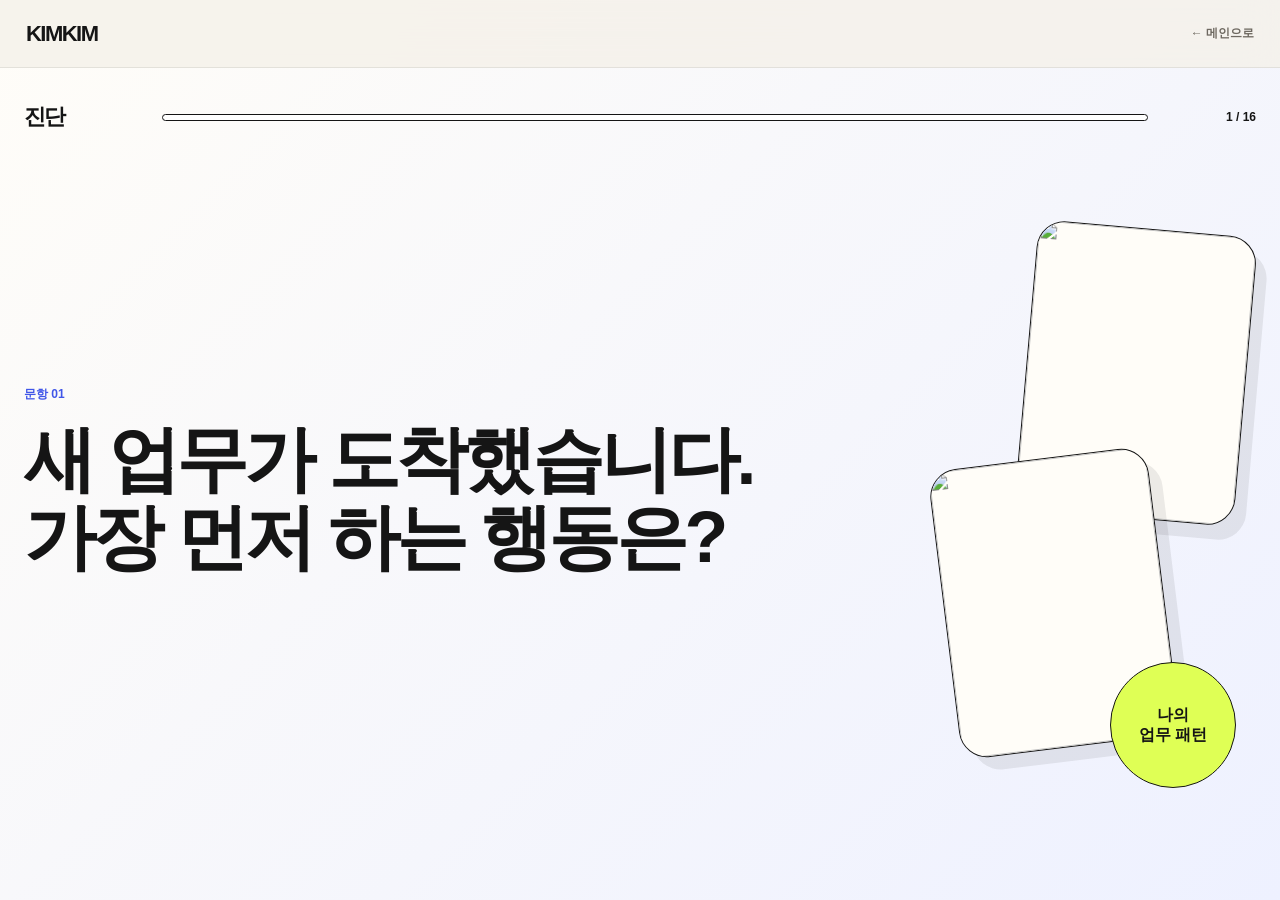
==== commit 162ce701: "Upgrade diagnostic flow and consulting report" ====
--- a/diagnostic.html
+++ b/diagnostic.html
@@ -4,27 +4,27 @@
 <meta charset="utf-8">
 <meta name="viewport" content="width=device-width,initial-scale=1,viewport-fit=cover">
 <title>KIMKIM 업무 패턴 진단</title>
-<style>
-:root{--bg:#f6f3ec;--paper:#fffdf8;--ink:#171717;--muted:#706b63;--line:#d7d0c4;--blue:#4056e8;--lime:#dfff55;--pink:#ff89bd;--navy:#17223b}
-*{box-sizing:border-box}body{margin:0;background:linear-gradient(135deg,#fffdf8,#eef1ff);color:var(--ink);font-family:Arial,'Apple SD Gothic Neo','Noto Sans KR',sans-serif}.nav{height:64px;padding:0 22px;display:flex;align-items:center;justify-content:space-between;border-bottom:1px solid rgba(23,23,23,.1);background:rgba(246,243,236,.9);position:sticky;top:0;z-index:10;backdrop-filter:blur(14px)}.logo{font-size:22px;font-weight:900;letter-spacing:-.07em}.back{color:var(--ink);text-decoration:none;font-size:12px;font-weight:800}.wrap{max-width:1160px;margin:auto;padding:36px 20px 80px}.top{display:grid;grid-template-columns:120px 1fr 80px;gap:18px;align-items:center;margin-bottom:28px}.track{height:6px;background:white;border:1.5px solid var(--ink);overflow:hidden;border-radius:999px}.track i{display:block;height:100%;width:0;background:var(--blue);transition:.35s}.counter{text-align:right;font-size:12px}.status{display:inline-flex;margin:0 0 18px;padding:7px 10px;border:1px solid var(--ink);border-radius:999px;background:#ffd7d7;font-size:10px;font-weight:900}.status.ready{background:var(--lime)}.panel{min-height:72vh;display:flex;flex-direction:column;justify-content:center}.kicker{font-size:11px;color:var(--blue);font-weight:900;margin-bottom:18px}.q{font-size:clamp(38px,6vw,76px);line-height:1.03;letter-spacing:-.055em;margin:0 0 34px;max-width:930px}.options{display:grid;grid-template-columns:1fr 1fr;gap:12px}.option{min-height:116px;border:1.5px solid var(--ink);border-radius:24px;background:var(--paper);padding:22px;text-align:left;cursor:pointer;box-shadow:5px 5px 0 rgba(23,23,23,.13);transition:.18s}.option:hover{transform:translate(-3px,-3px);box-shadow:8px 8px 0 var(--blue)}.option span{display:block;font-size:10px;color:var(--muted);margin-bottom:20px}.option b{font-size:17px;line-height:1.5}.result{display:none;padding-top:24px}.result-head{opacity:0;transform:translateY(28px);animation:reportIn .7s .1s cubic-bezier(.2,.8,.2,1) forwards}.result-label{font-size:11px;font-weight:900;color:var(--blue);margin-bottom:16px}.result h1{font-size:clamp(56px,9vw,118px);line-height:.88;letter-spacing:-.075em;margin:12px 0 26px}.result h1 small{display:block;font-size:.23em;margin-top:18px;color:var(--muted);letter-spacing:-.03em}.desc{font-size:clamp(18px,2vw,26px);line-height:1.6;max-width:860px;color:#403d39}.summary{margin-top:34px;display:grid;grid-template-columns:repeat(3,1fr);gap:12px}.summary-card{border:1px solid var(--line);background:rgba(255,255,255,.72);border-radius:20px;padding:20px;opacity:0;transform:translateY(22px);animation:cardIn .6s forwards}.summary-card:nth-child(1){animation-delay:.25s}.summary-card:nth-child(2){animation-delay:.38s}.summary-card:nth-child(3){animation-delay:.51s}.summary-card span{display:block;font-size:11px;color:var(--muted);font-weight:800;margin-bottom:10px}.summary-card strong{display:block;font-size:18px;line-height:1.45}.grid{display:grid;grid-template-columns:1fr 1fr;gap:16px;margin-top:28px}.card{border:1.5px solid var(--ink);border-radius:28px;padding:28px;min-height:350px;box-shadow:7px 7px 0 rgba(23,23,23,.12);opacity:0;transform:translateY(28px);animation:cardIn .7s .65s forwards}.dark{background:var(--navy);color:#fff}.lime{background:var(--lime)}.card-label{font-size:11px;font-weight:900;opacity:.65;margin-bottom:24px}.bar-row{margin:19px 0}.bar-head{display:flex;justify-content:space-between;font-size:13px;margin-bottom:8px}.bar{height:12px;background:#30374b;border-radius:999px;overflow:hidden}.bar i{display:block;height:100%;background:var(--pink);border-radius:999px;width:0;transition:width 1s cubic-bezier(.2,.8,.2,1)}.action{display:grid;grid-template-columns:36px 1fr;gap:12px;padding:17px 0;border-top:1px solid rgba(23,23,23,.16)}.action:first-child{border-top:0}.action p{margin:7px 0 0;line-height:1.55}.actions{display:flex;gap:10px;margin-top:24px;opacity:0;animation:fadeIn .5s 1s forwards}.btn{border:1.5px solid var(--ink);border-radius:999px;padding:14px 18px;font-weight:900;text-decoration:none;color:#fff;background:var(--blue);cursor:pointer}.btn.alt{background:var(--paper);color:var(--ink)}
-@keyframes reportIn{to{opacity:1;transform:none}}@keyframes cardIn{to{opacity:1;transform:none}}@keyframes fadeIn{to{opacity:1}}@media(max-width:760px){.top{grid-template-columns:75px 1fr 55px}.options,.grid,.summary{grid-template-columns:1fr}.wrap{padding:24px 14px 50px}.actions{flex-direction:column}}
-</style>
+<link rel="stylesheet" href="./assets/app.css?v=20260820-3">
 </head>
-<body>
-<nav class="nav"><div class="logo">KIMKIM</div><a class="back" href="./index.html">← 메인으로</a></nav>
-<main class="wrap">
-<section id="quiz">
-<div class="top"><div class="logo">진단</div><div class="track"><i id="progress"></i></div><div class="counter" id="count">1 / 12</div></div>
-<div id="jsStatus" class="status">진단 준비 중</div>
-<div class="panel"><div class="kicker" id="kicker">문항 01</div><h1 class="q" id="question">새 업무가 도착했습니다. 첫 반응은?</h1><div class="options" id="options"><button type="button" class="option"><span>01</span><b>진단을 준비하고 있습니다.</b></button></div></div>
+<body class="quiz-page">
+<nav class="site-nav"><div class="brand">KIMKIM</div><a class="back-link" href="./index.html">← 메인으로</a></nav>
+<main>
+<section id="quiz" class="quiz-shell">
+<div class="quiz-top"><div class="brand">진단</div><div class="progress-track"><i id="progress"></i></div><div class="quiz-counter" id="count">1 / 16</div></div>
+<div class="quiz-layout">
+<div id="questionCard" class="quiz-main"><div class="quiz-kicker" id="kicker">문항 01</div><h1 class="quiz-question" id="question">새 업무가 도착했습니다. 가장 먼저 하는 행동은?</h1><div class="quiz-options" id="options"></div></div>
+<aside class="visual-rail" aria-hidden="true"><div class="visual-card a"><img id="visualA" src="https://images.unsplash.com/photo-1556761175-b413da4baf72?auto=format&fit=crop&w=800&q=80" alt=""></div><div class="visual-card b"><img id="visualB" src="https://images.unsplash.com/photo-1497215728101-856f4ea42174?auto=format&fit=crop&w=800&q=80" alt=""></div><div class="visual-badge">나의<br>업무 패턴</div></aside>
+</div>
 </section>
-<section class="result" id="result">
-<div class="result-head"><div class="result-label">업무 패턴 진단 결과</div><h1 id="resultTitle"></h1><p class="desc" id="resultDesc"></p><div class="summary"><div class="summary-card"><span>핵심 강점</span><strong id="strengthText"></strong></div><div class="summary-card"><span>주의할 패턴</span><strong id="riskText"></strong></div><div class="summary-card"><span>우선 권고</span><strong id="priorityText"></strong></div></div></div>
-<div class="grid"><div class="card dark"><div class="card-label">업무 패턴 분포</div><div id="bars"></div></div><div class="card lime"><div class="card-label">이번 주 실행 권고</div><div id="actions"></div></div></div>
-<div class="actions"><button class="btn" type="button" id="restartBtn">다시 진단하기</button><a class="btn alt" href="./index.html">메인으로 돌아가기</a></div>
+<section id="result" class="result-page">
+<div class="report-shell">
+<div class="report-top"><div class="report-eyebrow">업무 패턴 진단 결과</div><h1 id="resultTitle" class="report-title"></h1><p id="resultDesc" class="report-lead"></p></div>
+<div class="report-summary"><div class="summary-box"><span>핵심 강점</span><strong id="strengthText"></strong></div><div class="summary-box"><span>주의할 패턴</span><strong id="riskText"></strong></div><div class="summary-box"><span>우선 권고</span><strong id="priorityText"></strong></div><div class="summary-box"><span>업무 습관 해석</span><strong id="habitText"></strong></div></div>
+<div class="report-grid"><section class="report-card dark"><h3>업무 패턴 분포</h3><div id="bars"></div></section><section class="report-card light"><h3>이번 주 실행 권고</h3><div id="actions"></div></section><section class="report-card white"><h3>종합 해석</h3><div class="insight-grid"><div class="insight"><span>주요 조합</span><strong id="mixText"></strong></div><div class="insight"><span>성과가 잘 나는 조건</span><strong>강점이 필요한 업무에 에너지를 집중하고, 반대 성향이 필요한 순간에는 의도적으로 보완 행동을 넣어보세요.</strong></div><div class="insight"><span>이번 주 관찰 포인트</span><strong>일을 시작할 때와 마무리할 때 내가 어떤 선택을 반복하는지 한 번만 기록해보세요.</strong></div></div></section></div>
+<div class="report-actions"><button class="report-btn" type="button" id="restartBtn">다시 진단하기</button><a class="report-btn alt" href="./index.html">메인으로 돌아가기</a></div>
+</div>
 </section>
-<noscript><p style="padding:18px;border:2px solid #111;background:#ffb4b4;font-weight:800">현재 브라우저에서 자바스크립트가 꺼져 있습니다. 자바스크립트를 켠 뒤 다시 열어주세요.</p></noscript>
 </main>
-<script src="./diagnostic.js?v=20260820-2"></script>
+<script src="./assets/quiz.js?v=20260820-3"></script>
 </body>
 </html>
--- a/assets/app.css
+++ b/assets/app.css
@@ -0,0 +1 @@
+:root{--bg:#f4f1e9;--paper:#fffdf8;--ink:#151515;--muted:#6e6961;--line:#d8d1c5;--blue:#4056e8;--lime:#dfff55;--pink:#ff86bb;--navy:#17223b;--soft:#eef1ff;--shadow:0 24px 70px rgba(23,34,59,.10)}*{box-sizing:border-box}html{scroll-behavior:smooth}body{margin:0;background:var(--bg);color:var(--ink);font-family:Arial,'Apple SD Gothic Neo','Noto Sans KR',sans-serif;overflow-x:hidden}a,button{font:inherit}.site-nav{position:fixed;z-index:70;left:0;right:0;top:0;height:68px;padding:0 26px;display:flex;align-items:center;justify-content:space-between;background:rgba(244,241,233,.82);backdrop-filter:blur(18px);border-bottom:1px solid rgba(21,21,21,.08)}.brand{font-weight:900;font-size:22px;letter-spacing:-.07em}.nav-note,.back-link{font-size:12px;color:var(--muted);font-weight:800;text-decoration:none}.hero{min-height:100svh;padding:112px 30px 34px;position:relative;display:flex;flex-direction:column;justify-content:space-between;overflow:hidden}.hero-copy{position:relative;z-index:3;max-width:1400px}.hero-kicker{max-width:600px;font-size:14px;line-height:1.7;color:var(--muted);font-weight:700}.hero-title{margin:7vh 0 4vh;font-size:clamp(72px,12vw,190px);line-height:.82;letter-spacing:-.095em;font-weight:900;max-width:1400px}.hero-line{display:block;white-space:nowrap}.hero-letter{display:inline-block;transform-origin:50% 80%;animation:letterFloat 3.4s ease-in-out infinite}.hero-line:nth-child(2) .hero-letter{color:var(--blue)}.hero-letter:nth-child(2n){animation-delay:-.3s}.hero-letter:nth-child(3n){animation-delay:-.7s}.hero-letter:nth-child(4n){animation-delay:-1.1s}.hero-bottom{position:relative;z-index:3;display:flex;align-items:flex-end;justify-content:space-between;gap:28px}.primary-link{display:inline-flex;align-items:center;gap:12px;padding:18px 26px;border:2px solid var(--ink);border-radius:999px;background:var(--lime);color:var(--ink);text-decoration:none;font-weight:900;box-shadow:7px 7px 0 var(--ink);transition:.2s}.primary-link:hover{transform:translate(-4px,-4px);box-shadow:11px 11px 0 var(--ink)}.hero-meta{font-size:12px;line-height:1.7;color:var(--muted);font-weight:800;text-align:right}.blob{position:absolute;border-radius:50%;pointer-events:none;opacity:.9;filter:blur(1px)}.blob.one{width:270px;height:270px;background:var(--pink);right:5%;top:15%;animation:drift1 8s ease-in-out infinite}.blob.two{width:180px;height:180px;background:var(--lime);left:6%;bottom:17%;animation:drift2 9s ease-in-out infinite}.blob.three{width:120px;height:120px;background:var(--blue);right:27%;bottom:10%;animation:drift3 7s ease-in-out infinite}.image-ribbon{overflow:hidden;border-block:1.5px solid var(--ink);background:var(--paper);padding:18px 0}.image-track{display:flex;width:max-content;gap:16px;animation:marquee 30s linear infinite}.ribbon-card{width:285px;height:190px;margin:0;flex:none;border:1.5px solid var(--ink);border-radius:24px;overflow:hidden;position:relative;box-shadow:6px 6px 0 rgba(21,21,21,.10);transform:rotate(var(--r))}.ribbon-card img{width:100%;height:100%;object-fit:cover;display:block}.ribbon-card figcaption{position:absolute;left:12px;bottom:11px;background:var(--paper);border:1px solid var(--ink);padding:7px 10px;border-radius:999px;font-size:11px;font-weight:900}.home-section{padding:110px 30px 130px}.home-grid{max-width:1380px;margin:auto;display:grid;grid-template-columns:.7fr 1.3fr;gap:8vw}.section-label{font-size:12px;color:var(--muted);font-weight:900}.home-copy{font-size:clamp(38px,5.8vw,82px);line-height:1;letter-spacing:-.06em;font-weight:900}.home-copy mark{background:var(--pink);padding:0 .08em}.consulting-panel{max-width:1380px;margin:0 auto 120px;background:var(--navy);color:#fff;border-radius:36px;padding:42px;display:grid;grid-template-columns:1fr 1fr;gap:44px;box-shadow:var(--shadow)}.consulting-panel h2{font-size:clamp(36px,4.8vw,66px);line-height:1;letter-spacing:-.05em;margin:0}.consulting-panel strong{color:var(--lime)}.consulting-panel p{margin:0;color:#dbe1ef;font-size:18px;line-height:1.8}.quiz-page{min-height:100vh;background:linear-gradient(135deg,#fffdf8,#eef1ff)}.quiz-shell{max-width:1440px;margin:auto;padding:102px 24px 60px}.quiz-top{display:grid;grid-template-columns:120px 1fr 90px;gap:18px;align-items:center;margin-bottom:24px}.progress-track{height:7px;border:1.5px solid var(--ink);background:white;border-radius:999px;overflow:hidden}.progress-track i{display:block;height:100%;width:0;background:var(--blue);transition:width .35s ease}.quiz-counter{text-align:right;font-size:12px;font-weight:800}.quiz-layout{display:grid;grid-template-columns:minmax(0,1fr) 320px;gap:44px;align-items:center;min-height:76vh}.quiz-main{min-width:0}.quiz-kicker{font-size:12px;color:var(--blue);font-weight:900;margin-bottom:18px}.quiz-question{font-size:clamp(38px,5.6vw,76px);line-height:1.08;letter-spacing:-.055em;margin:0 0 34px;max-width:900px;word-break:keep-all;overflow-wrap:break-word}.quiz-options{display:grid;grid-template-columns:1fr 1fr;gap:14px}.quiz-option{min-height:120px;border:1.5px solid var(--ink);border-radius:24px;background:var(--paper);padding:22px;text-align:left;cursor:pointer;box-shadow:5px 5px 0 rgba(21,21,21,.12);transition:.18s}.quiz-option:hover{transform:translate(-3px,-3px);box-shadow:8px 8px 0 var(--blue);background:white}.quiz-option span{display:block;font-size:11px;color:var(--muted);margin-bottom:20px;font-weight:800}.quiz-option b{font-size:17px;line-height:1.55;word-break:keep-all}.visual-rail{position:relative;height:620px}.visual-card{position:absolute;width:220px;height:290px;border-radius:28px;overflow:hidden;border:1.5px solid var(--ink);box-shadow:12px 14px 0 rgba(21,21,21,.08);background:var(--paper)}.visual-card img{width:100%;height:100%;object-fit:cover}.visual-card.a{right:10px;top:40px;transform:rotate(5deg);animation:railFloatA 6s ease-in-out infinite}.visual-card.b{left:8px;bottom:60px;transform:rotate(-7deg);animation:railFloatB 7s ease-in-out infinite}.visual-badge{position:absolute;right:20px;bottom:20px;width:126px;height:126px;border-radius:50%;background:var(--lime);border:1.5px solid var(--ink);display:grid;place-items:center;text-align:center;font-weight:900;line-height:1.25;animation:spinSlow 18s linear infinite}.question-in{animation:questionIn .35s ease both}.result-page{display:none;background:#f5f3ee;min-height:100vh;padding:110px 24px 80px}.report-shell{max-width:1280px;margin:auto}.report-eyebrow{font-size:12px;color:var(--blue);font-weight:900;margin-bottom:18px}.report-title{font-size:clamp(58px,8.5vw,118px);line-height:.92;letter-spacing:-.07em;margin:0 0 28px;word-break:keep-all}.report-lead{max-width:900px;font-size:clamp(19px,2.1vw,28px);line-height:1.65;color:#45413c;margin:0}.report-top{opacity:0;transform:translateY(30px);animation:reportIn .7s .1s forwards}.report-summary{display:grid;grid-template-columns:repeat(4,1fr);gap:14px;margin-top:38px}.summary-box{background:rgba(255,255,255,.78);border:1px solid var(--line);border-radius:22px;padding:22px;min-height:150px;opacity:0;transform:translateY(24px);animation:reportIn .6s forwards}.summary-box:nth-child(1){animation-delay:.28s}.summary-box:nth-child(2){animation-delay:.38s}.summary-box:nth-child(3){animation-delay:.48s}.summary-box:nth-child(4){animation-delay:.58s}.summary-box span{display:block;color:var(--muted);font-size:11px;font-weight:900;margin-bottom:12px}.summary-box strong{font-size:18px;line-height:1.45;word-break:keep-all}.report-grid{display:grid;grid-template-columns:1.05fr .95fr;gap:18px;margin-top:22px}.report-card{border-radius:30px;padding:30px;box-shadow:var(--shadow);opacity:0;transform:translateY(28px);animation:reportIn .7s .7s forwards}.report-card.dark{background:var(--navy);color:#fff}.report-card.light{background:var(--lime);color:var(--ink)}.report-card.white{background:white;border:1px solid var(--line);grid-column:1/-1}.report-card h3{font-size:14px;margin:0 0 24px}.score-row{margin:20px 0}.score-head{display:flex;justify-content:space-between;font-size:14px;margin-bottom:9px}.score-bar{height:12px;border-radius:999px;background:#34405c;overflow:hidden}.score-bar i{display:block;height:100%;width:0;background:var(--pink);border-radius:999px;transition:width 1s cubic-bezier(.2,.8,.2,1)}.action-item{display:grid;grid-template-columns:42px 1fr;gap:14px;padding:18px 0;border-top:1px solid rgba(21,21,21,.16)}.action-item:first-child{border-top:0}.action-item .num{font-weight:900}.action-item strong{display:block;font-size:17px;margin-bottom:7px}.action-item p{margin:0;line-height:1.6}.insight-grid{display:grid;grid-template-columns:repeat(3,1fr);gap:16px}.insight{border-left:4px solid var(--blue);padding:4px 0 4px 16px}.insight span{display:block;color:var(--muted);font-size:11px;font-weight:900;margin-bottom:8px}.insight strong{font-size:18px;line-height:1.5}.report-actions{display:flex;gap:10px;margin-top:26px}.report-btn{border:1.5px solid var(--ink);border-radius:999px;padding:14px 18px;font-weight:900;text-decoration:none;background:var(--blue);color:white;cursor:pointer}.report-btn.alt{background:var(--paper);color:var(--ink)}@keyframes letterFloat{0%,100%{transform:translateY(0) rotate(0)}50%{transform:translateY(-12px) rotate(-2deg)}}@keyframes drift1{0%,100%{transform:translate(0,0)}50%{transform:translate(-32px,24px)}}@keyframes drift2{0%,100%{transform:translate(0,0)}50%{transform:translate(26px,-24px)}}@keyframes drift3{0%,100%{transform:translate(0,0)}50%{transform:translate(-20px,-30px)}}@keyframes marquee{to{transform:translateX(-50%)}}@keyframes railFloatA{0%,100%{transform:rotate(5deg) translateY(0)}50%{transform:rotate(3deg) translateY(-18px)}}@keyframes railFloatB{0%,100%{transform:rotate(-7deg) translateY(0)}50%{transform:rotate(-4deg) translateY(16px)}}@keyframes spinSlow{to{transform:rotate(360deg)}}@keyframes questionIn{from{opacity:0;transform:translateY(18px)}to{opacity:1;transform:none}}@keyframes reportIn{to{opacity:1;transform:none}}@media(max-width:980px){.quiz-layout{grid-template-columns:1fr}.visual-rail{height:250px;order:-1}.visual-card{width:170px;height:220px}.visual-card.a{right:12%;top:0}.visual-card.b{left:12%;bottom:0}.visual-badge{width:96px;height:96px;right:42%;bottom:18px;font-size:12px}.report-summary{grid-template-columns:1fr 1fr}.report-grid{grid-template-columns:1fr}.report-card.white{grid-column:auto}.insight-grid{grid-template-columns:1fr}}@media(max-width:760px){.site-nav{padding:0 15px}.nav-note{display:none}.hero{padding:98px 16px 20px}.hero-title{font-size:clamp(58px,21vw,108px);margin-top:10vh}.hero-line{white-space:normal}.hero-bottom{display:block}.hero-meta{text-align:left;margin-top:18px}.blob.one{width:150px;height:150px}.blob.two{width:110px;height:110px}.ribbon-card{width:220px;height:150px}.home-section{padding:80px 16px 100px}.home-grid,.consulting-panel{grid-template-columns:1fr}.consulting-panel{margin:0 16px 90px;padding:28px;border-radius:28px}.quiz-shell{padding:92px 14px 42px}.quiz-top{grid-template-columns:70px 1fr 58px}.quiz-options{grid-template-columns:1fr}.quiz-question{font-size:clamp(34px,10vw,54px)}.visual-rail{height:210px}.visual-card{width:135px;height:175px}.visual-badge{display:none}.result-page{padding:90px 14px 60px}.report-summary{grid-template-columns:1fr}.report-actions{flex-direction:column}}
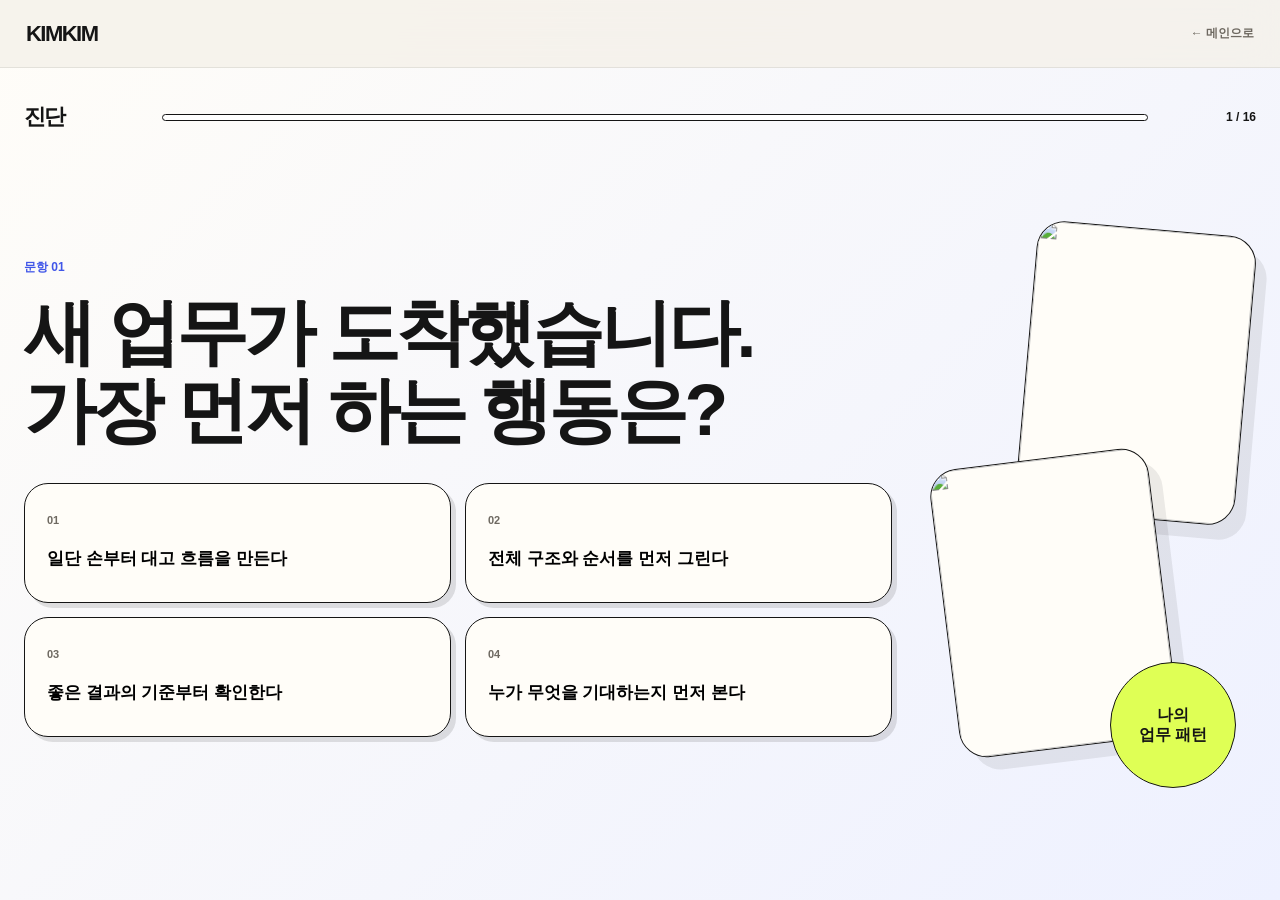
==== commit fad7c9e2: "Add fallback quiz options and refresh quiz script" ====
--- a/diagnostic.html
+++ b/diagnostic.html
@@ -4,7 +4,7 @@
 <meta charset="utf-8">
 <meta name="viewport" content="width=device-width,initial-scale=1,viewport-fit=cover">
 <title>KIMKIM 업무 패턴 진단</title>
-<link rel="stylesheet" href="./assets/app.css?v=20260820-3">
+<link rel="stylesheet" href="./assets/app.css?v=20260820-4">
 </head>
 <body class="quiz-page">
 <nav class="site-nav"><div class="brand">KIMKIM</div><a class="back-link" href="./index.html">← 메인으로</a></nav>
@@ -12,7 +12,7 @@
 <section id="quiz" class="quiz-shell">
 <div class="quiz-top"><div class="brand">진단</div><div class="progress-track"><i id="progress"></i></div><div class="quiz-counter" id="count">1 / 16</div></div>
 <div class="quiz-layout">
-<div id="questionCard" class="quiz-main"><div class="quiz-kicker" id="kicker">문항 01</div><h1 class="quiz-question" id="question">새 업무가 도착했습니다. 가장 먼저 하는 행동은?</h1><div class="quiz-options" id="options"></div></div>
+<div id="questionCard" class="quiz-main"><div class="quiz-kicker" id="kicker">문항 01</div><h1 class="quiz-question" id="question">새 업무가 도착했습니다. 가장 먼저 하는 행동은?</h1><div class="quiz-options" id="options"><button type="button" class="quiz-option"><span>01</span><b>일단 손부터 대고 흐름을 만든다</b></button><button type="button" class="quiz-option"><span>02</span><b>전체 구조와 순서를 먼저 그린다</b></button><button type="button" class="quiz-option"><span>03</span><b>좋은 결과의 기준부터 확인한다</b></button><button type="button" class="quiz-option"><span>04</span><b>누가 무엇을 기대하는지 먼저 본다</b></button></div></div>
 <aside class="visual-rail" aria-hidden="true"><div class="visual-card a"><img id="visualA" src="https://images.unsplash.com/photo-1556761175-b413da4baf72?auto=format&fit=crop&w=800&q=80" alt=""></div><div class="visual-card b"><img id="visualB" src="https://images.unsplash.com/photo-1497215728101-856f4ea42174?auto=format&fit=crop&w=800&q=80" alt=""></div><div class="visual-badge">나의<br>업무 패턴</div></aside>
 </div>
 </section>
@@ -25,6 +25,7 @@
 </div>
 </section>
 </main>
-<script src="./assets/quiz.js?v=20260820-3"></script>
+<noscript><div style="position:fixed;left:16px;right:16px;bottom:16px;z-index:100;padding:14px;border:2px solid #151515;background:#ffb4b4;font-weight:800">현재 브라우저에서 자바스크립트가 꺼져 있어 답변 선택이 동작하지 않습니다.</div></noscript>
+<script src="./assets/quiz.js?v=20260820-4" defer></script>
 </body>
 </html>
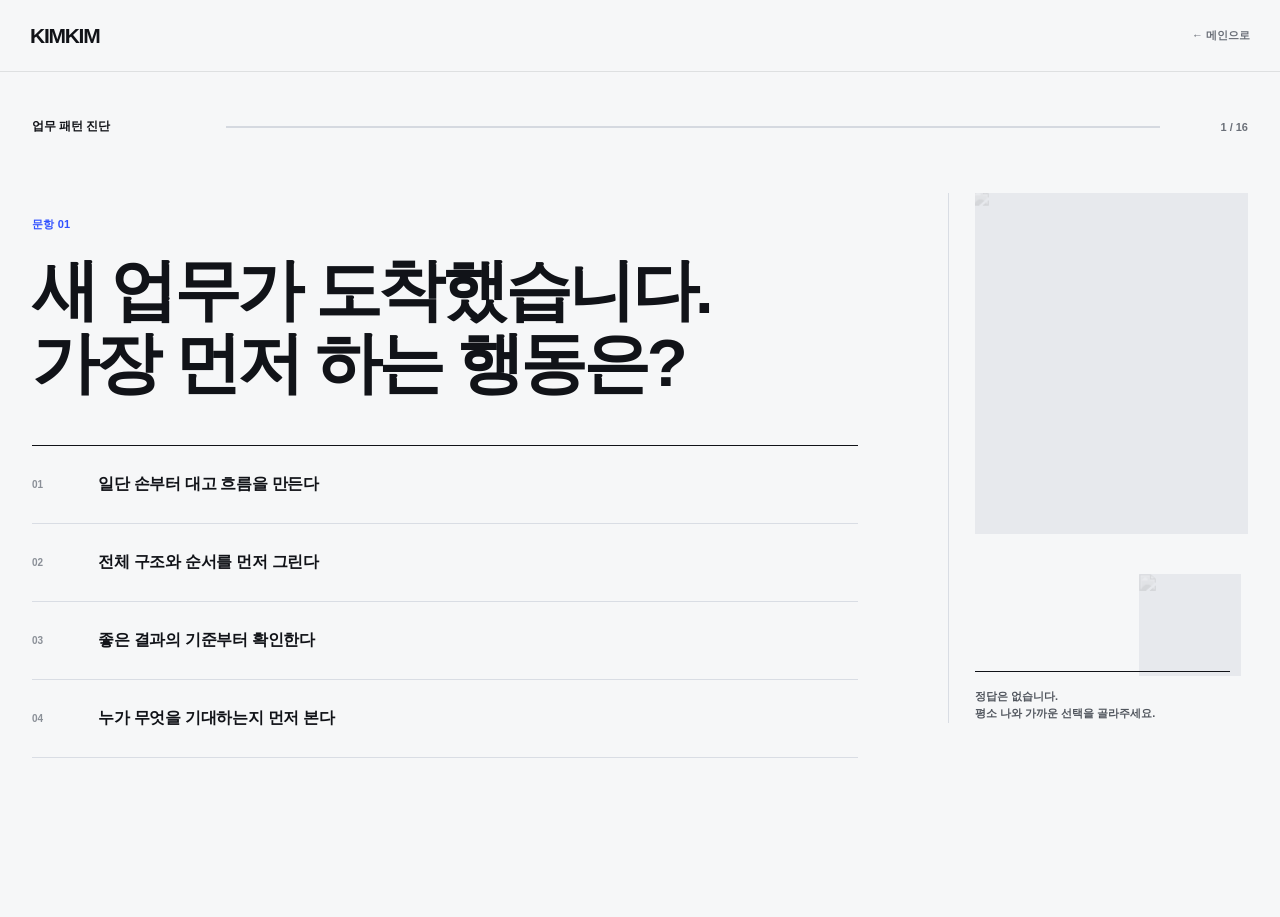
==== commit 3126a861: "Refine diagnostic page structure and result report layout" ====
--- a/diagnostic.html
+++ b/diagnostic.html
@@ -3,29 +3,91 @@
 <head>
 <meta charset="utf-8">
 <meta name="viewport" content="width=device-width,initial-scale=1,viewport-fit=cover">
+<meta name="theme-color" content="#f6f7f8">
 <title>KIMKIM 업무 패턴 진단</title>
-<link rel="stylesheet" href="./assets/app.css?v=20260820-4">
+<link rel="preconnect" href="https://cdn.jsdelivr.net">
+<link rel="stylesheet" crossorigin href="https://cdn.jsdelivr.net/gh/orioncactus/pretendard/dist/web/variable/pretendardvariable-dynamic-subset.css">
+<link rel="stylesheet" href="./assets/app.css?v=20260825-5">
 </head>
 <body class="quiz-page">
-<nav class="site-nav"><div class="brand">KIMKIM</div><a class="back-link" href="./index.html">← 메인으로</a></nav>
+<nav class="site-nav">
+  <div class="brand">KIMKIM</div>
+  <a class="back-link" href="./index.html">← 메인으로</a>
+</nav>
+
 <main>
-<section id="quiz" class="quiz-shell">
-<div class="quiz-top"><div class="brand">진단</div><div class="progress-track"><i id="progress"></i></div><div class="quiz-counter" id="count">1 / 16</div></div>
-<div class="quiz-layout">
-<div id="questionCard" class="quiz-main"><div class="quiz-kicker" id="kicker">문항 01</div><h1 class="quiz-question" id="question">새 업무가 도착했습니다. 가장 먼저 하는 행동은?</h1><div class="quiz-options" id="options"><button type="button" class="quiz-option"><span>01</span><b>일단 손부터 대고 흐름을 만든다</b></button><button type="button" class="quiz-option"><span>02</span><b>전체 구조와 순서를 먼저 그린다</b></button><button type="button" class="quiz-option"><span>03</span><b>좋은 결과의 기준부터 확인한다</b></button><button type="button" class="quiz-option"><span>04</span><b>누가 무엇을 기대하는지 먼저 본다</b></button></div></div>
-<aside class="visual-rail" aria-hidden="true"><div class="visual-card a"><img id="visualA" src="https://images.unsplash.com/photo-1556761175-b413da4baf72?auto=format&fit=crop&w=800&q=80" alt=""></div><div class="visual-card b"><img id="visualB" src="https://images.unsplash.com/photo-1497215728101-856f4ea42174?auto=format&fit=crop&w=800&q=80" alt=""></div><div class="visual-badge">나의<br>업무 패턴</div></aside>
-</div>
+<section id="quiz" class="quiz-shell" aria-label="업무 패턴 진단">
+  <div class="quiz-top">
+    <div class="brand">업무 패턴 진단</div>
+    <div class="progress-track" aria-hidden="true"><i id="progress"></i></div>
+    <div class="quiz-counter" id="count">1 / 16</div>
+  </div>
+
+  <div class="quiz-layout">
+    <div id="questionCard" class="quiz-main">
+      <div class="quiz-kicker" id="kicker">문항 01</div>
+      <h1 class="quiz-question" id="question">새 업무가 도착했습니다. 가장 먼저 하는 행동은?</h1>
+      <div class="quiz-options" id="options">
+        <button type="button" class="quiz-option"><span>01</span><b>일단 손부터 대고 흐름을 만든다</b></button>
+        <button type="button" class="quiz-option"><span>02</span><b>전체 구조와 순서를 먼저 그린다</b></button>
+        <button type="button" class="quiz-option"><span>03</span><b>좋은 결과의 기준부터 확인한다</b></button>
+        <button type="button" class="quiz-option"><span>04</span><b>누가 무엇을 기대하는지 먼저 본다</b></button>
+      </div>
+    </div>
+
+    <aside class="visual-rail" aria-hidden="true">
+      <div class="visual-card a"><img id="visualA" src="https://images.unsplash.com/photo-1556761175-b413da4baf72?auto=format&fit=crop&w=800&q=80" alt=""></div>
+      <div class="visual-card b"><img id="visualB" src="https://images.unsplash.com/photo-1497215728101-856f4ea42174?auto=format&fit=crop&w=800&q=80" alt=""></div>
+      <div class="visual-badge">정답은 없습니다.<br>평소 나와 가까운 선택을 골라주세요.</div>
+    </aside>
+  </div>
 </section>
-<section id="result" class="result-page">
-<div class="report-shell">
-<div class="report-top"><div class="report-eyebrow">업무 패턴 진단 결과</div><h1 id="resultTitle" class="report-title"></h1><p id="resultDesc" class="report-lead"></p></div>
-<div class="report-summary"><div class="summary-box"><span>핵심 강점</span><strong id="strengthText"></strong></div><div class="summary-box"><span>주의할 패턴</span><strong id="riskText"></strong></div><div class="summary-box"><span>우선 권고</span><strong id="priorityText"></strong></div><div class="summary-box"><span>업무 습관 해석</span><strong id="habitText"></strong></div></div>
-<div class="report-grid"><section class="report-card dark"><h3>업무 패턴 분포</h3><div id="bars"></div></section><section class="report-card light"><h3>이번 주 실행 권고</h3><div id="actions"></div></section><section class="report-card white"><h3>종합 해석</h3><div class="insight-grid"><div class="insight"><span>주요 조합</span><strong id="mixText"></strong></div><div class="insight"><span>성과가 잘 나는 조건</span><strong>강점이 필요한 업무에 에너지를 집중하고, 반대 성향이 필요한 순간에는 의도적으로 보완 행동을 넣어보세요.</strong></div><div class="insight"><span>이번 주 관찰 포인트</span><strong>일을 시작할 때와 마무리할 때 내가 어떤 선택을 반복하는지 한 번만 기록해보세요.</strong></div></div></section></div>
-<div class="report-actions"><button class="report-btn" type="button" id="restartBtn">다시 진단하기</button><a class="report-btn alt" href="./index.html">메인으로 돌아가기</a></div>
-</div>
+
+<section id="result" class="result-page" aria-label="업무 패턴 진단 결과">
+  <div class="report-shell">
+    <div class="report-top">
+      <div class="report-eyebrow">업무 패턴 진단 결과</div>
+      <h1 id="resultTitle" class="report-title"></h1>
+      <p id="resultDesc" class="report-lead"></p>
+    </div>
+
+    <div class="report-summary">
+      <div class="summary-box"><span>핵심 강점</span><strong id="strengthText"></strong></div>
+      <div class="summary-box"><span>주의할 패턴</span><strong id="riskText"></strong></div>
+      <div class="summary-box"><span>우선 권고</span><strong id="priorityText"></strong></div>
+      <div class="summary-box"><span>업무 습관 해석</span><strong id="habitText"></strong></div>
+    </div>
+
+    <div class="report-grid">
+      <section class="report-card dark">
+        <h3>업무 패턴 분포</h3>
+        <div id="bars"></div>
+      </section>
+
+      <section class="report-card light">
+        <h3>이번 주 실행 권고</h3>
+        <div id="actions"></div>
+      </section>
+
+      <section class="report-card white">
+        <h3>종합 해석</h3>
+        <div class="insight-grid">
+          <div class="insight"><span>주요 조합</span><strong id="mixText"></strong></div>
+          <div class="insight"><span>성과가 잘 나는 조건</span><strong>강점이 필요한 업무에 에너지를 집중하고, 반대 성향이 필요한 순간에는 의도적으로 보완 행동을 넣어보세요.</strong></div>
+          <div class="insight"><span>이번 주 관찰 포인트</span><strong>일을 시작할 때와 마무리할 때 내가 어떤 선택을 반복하는지 한 번만 기록해보세요.</strong></div>
+        </div>
+      </section>
+    </div>
+
+    <div class="report-actions">
+      <button class="report-btn" type="button" id="restartBtn">다시 진단하기</button>
+      <a class="report-btn alt" href="./index.html">메인으로 돌아가기</a>
+    </div>
+  </div>
 </section>
 </main>
-<noscript><div style="position:fixed;left:16px;right:16px;bottom:16px;z-index:100;padding:14px;border:2px solid #151515;background:#ffb4b4;font-weight:800">현재 브라우저에서 자바스크립트가 꺼져 있어 답변 선택이 동작하지 않습니다.</div></noscript>
+
+<noscript><div style="position:fixed;left:16px;right:16px;bottom:16px;z-index:100;padding:14px;border:1px solid #111318;background:#fff;font-weight:700">현재 브라우저에서 자바스크립트가 꺼져 있어 답변 선택이 동작하지 않습니다.</div></noscript>
 <script src="./assets/quiz.js?v=20260820-4" defer></script>
 </body>
 </html>
--- a/assets/app.css
+++ b/assets/app.css
@@ -1 +1 @@
-:root{--bg:#f4f1e9;--paper:#fffdf8;--ink:#151515;--muted:#6e6961;--line:#d8d1c5;--blue:#4056e8;--lime:#dfff55;--pink:#ff86bb;--navy:#17223b;--soft:#eef1ff;--shadow:0 24px 70px rgba(23,34,59,.10)}*{box-sizing:border-box}html{scroll-behavior:smooth}body{margin:0;background:var(--bg);color:var(--ink);font-family:Arial,'Apple SD Gothic Neo','Noto Sans KR',sans-serif;overflow-x:hidden}a,button{font:inherit}.site-nav{position:fixed;z-index:70;left:0;right:0;top:0;height:68px;padding:0 26px;display:flex;align-items:center;justify-content:space-between;background:rgba(244,241,233,.82);backdrop-filter:blur(18px);border-bottom:1px solid rgba(21,21,21,.08)}.brand{font-weight:900;font-size:22px;letter-spacing:-.07em}.nav-note,.back-link{font-size:12px;color:var(--muted);font-weight:800;text-decoration:none}.hero{min-height:100svh;padding:112px 30px 34px;position:relative;display:flex;flex-direction:column;justify-content:space-between;overflow:hidden}.hero-copy{position:relative;z-index:3;max-width:1400px}.hero-kicker{max-width:600px;font-size:14px;line-height:1.7;color:var(--muted);font-weight:700}.hero-title{margin:7vh 0 4vh;font-size:clamp(72px,12vw,190px);line-height:.82;letter-spacing:-.095em;font-weight:900;max-width:1400px}.hero-line{display:block;white-space:nowrap}.hero-letter{display:inline-block;transform-origin:50% 80%;animation:letterFloat 3.4s ease-in-out infinite}.hero-line:nth-child(2) .hero-letter{color:var(--blue)}.hero-letter:nth-child(2n){animation-delay:-.3s}.hero-letter:nth-child(3n){animation-delay:-.7s}.hero-letter:nth-child(4n){animation-delay:-1.1s}.hero-bottom{position:relative;z-index:3;display:flex;align-items:flex-end;justify-content:space-between;gap:28px}.primary-link{display:inline-flex;align-items:center;gap:12px;padding:18px 26px;border:2px solid var(--ink);border-radius:999px;background:var(--lime);color:var(--ink);text-decoration:none;font-weight:900;box-shadow:7px 7px 0 var(--ink);transition:.2s}.primary-link:hover{transform:translate(-4px,-4px);box-shadow:11px 11px 0 var(--ink)}.hero-meta{font-size:12px;line-height:1.7;color:var(--muted);font-weight:800;text-align:right}.blob{position:absolute;border-radius:50%;pointer-events:none;opacity:.9;filter:blur(1px)}.blob.one{width:270px;height:270px;background:var(--pink);right:5%;top:15%;animation:drift1 8s ease-in-out infinite}.blob.two{width:180px;height:180px;background:var(--lime);left:6%;bottom:17%;animation:drift2 9s ease-in-out infinite}.blob.three{width:120px;height:120px;background:var(--blue);right:27%;bottom:10%;animation:drift3 7s ease-in-out infinite}.image-ribbon{overflow:hidden;border-block:1.5px solid var(--ink);background:var(--paper);padding:18px 0}.image-track{display:flex;width:max-content;gap:16px;animation:marquee 30s linear infinite}.ribbon-card{width:285px;height:190px;margin:0;flex:none;border:1.5px solid var(--ink);border-radius:24px;overflow:hidden;position:relative;box-shadow:6px 6px 0 rgba(21,21,21,.10);transform:rotate(var(--r))}.ribbon-card img{width:100%;height:100%;object-fit:cover;display:block}.ribbon-card figcaption{position:absolute;left:12px;bottom:11px;background:var(--paper);border:1px solid var(--ink);padding:7px 10px;border-radius:999px;font-size:11px;font-weight:900}.home-section{padding:110px 30px 130px}.home-grid{max-width:1380px;margin:auto;display:grid;grid-template-columns:.7fr 1.3fr;gap:8vw}.section-label{font-size:12px;color:var(--muted);font-weight:900}.home-copy{font-size:clamp(38px,5.8vw,82px);line-height:1;letter-spacing:-.06em;font-weight:900}.home-copy mark{background:var(--pink);padding:0 .08em}.consulting-panel{max-width:1380px;margin:0 auto 120px;background:var(--navy);color:#fff;border-radius:36px;padding:42px;display:grid;grid-template-columns:1fr 1fr;gap:44px;box-shadow:var(--shadow)}.consulting-panel h2{font-size:clamp(36px,4.8vw,66px);line-height:1;letter-spacing:-.05em;margin:0}.consulting-panel strong{color:var(--lime)}.consulting-panel p{margin:0;color:#dbe1ef;font-size:18px;line-height:1.8}.quiz-page{min-height:100vh;background:linear-gradient(135deg,#fffdf8,#eef1ff)}.quiz-shell{max-width:1440px;margin:auto;padding:102px 24px 60px}.quiz-top{display:grid;grid-template-columns:120px 1fr 90px;gap:18px;align-items:center;margin-bottom:24px}.progress-track{height:7px;border:1.5px solid var(--ink);background:white;border-radius:999px;overflow:hidden}.progress-track i{display:block;height:100%;width:0;background:var(--blue);transition:width .35s ease}.quiz-counter{text-align:right;font-size:12px;font-weight:800}.quiz-layout{display:grid;grid-template-columns:minmax(0,1fr) 320px;gap:44px;align-items:center;min-height:76vh}.quiz-main{min-width:0}.quiz-kicker{font-size:12px;color:var(--blue);font-weight:900;margin-bottom:18px}.quiz-question{font-size:clamp(38px,5.6vw,76px);line-height:1.08;letter-spacing:-.055em;margin:0 0 34px;max-width:900px;word-break:keep-all;overflow-wrap:break-word}.quiz-options{display:grid;grid-template-columns:1fr 1fr;gap:14px}.quiz-option{min-height:120px;border:1.5px solid var(--ink);border-radius:24px;background:var(--paper);padding:22px;text-align:left;cursor:pointer;box-shadow:5px 5px 0 rgba(21,21,21,.12);transition:.18s}.quiz-option:hover{transform:translate(-3px,-3px);box-shadow:8px 8px 0 var(--blue);background:white}.quiz-option span{display:block;font-size:11px;color:var(--muted);margin-bottom:20px;font-weight:800}.quiz-option b{font-size:17px;line-height:1.55;word-break:keep-all}.visual-rail{position:relative;height:620px}.visual-card{position:absolute;width:220px;height:290px;border-radius:28px;overflow:hidden;border:1.5px solid var(--ink);box-shadow:12px 14px 0 rgba(21,21,21,.08);background:var(--paper)}.visual-card img{width:100%;height:100%;object-fit:cover}.visual-card.a{right:10px;top:40px;transform:rotate(5deg);animation:railFloatA 6s ease-in-out infinite}.visual-card.b{left:8px;bottom:60px;transform:rotate(-7deg);animation:railFloatB 7s ease-in-out infinite}.visual-badge{position:absolute;right:20px;bottom:20px;width:126px;height:126px;border-radius:50%;background:var(--lime);border:1.5px solid var(--ink);display:grid;place-items:center;text-align:center;font-weight:900;line-height:1.25;animation:spinSlow 18s linear infinite}.question-in{animation:questionIn .35s ease both}.result-page{display:none;background:#f5f3ee;min-height:100vh;padding:110px 24px 80px}.report-shell{max-width:1280px;margin:auto}.report-eyebrow{font-size:12px;color:var(--blue);font-weight:900;margin-bottom:18px}.report-title{font-size:clamp(58px,8.5vw,118px);line-height:.92;letter-spacing:-.07em;margin:0 0 28px;word-break:keep-all}.report-lead{max-width:900px;font-size:clamp(19px,2.1vw,28px);line-height:1.65;color:#45413c;margin:0}.report-top{opacity:0;transform:translateY(30px);animation:reportIn .7s .1s forwards}.report-summary{display:grid;grid-template-columns:repeat(4,1fr);gap:14px;margin-top:38px}.summary-box{background:rgba(255,255,255,.78);border:1px solid var(--line);border-radius:22px;padding:22px;min-height:150px;opacity:0;transform:translateY(24px);animation:reportIn .6s forwards}.summary-box:nth-child(1){animation-delay:.28s}.summary-box:nth-child(2){animation-delay:.38s}.summary-box:nth-child(3){animation-delay:.48s}.summary-box:nth-child(4){animation-delay:.58s}.summary-box span{display:block;color:var(--muted);font-size:11px;font-weight:900;margin-bottom:12px}.summary-box strong{font-size:18px;line-height:1.45;word-break:keep-all}.report-grid{display:grid;grid-template-columns:1.05fr .95fr;gap:18px;margin-top:22px}.report-card{border-radius:30px;padding:30px;box-shadow:var(--shadow);opacity:0;transform:translateY(28px);animation:reportIn .7s .7s forwards}.report-card.dark{background:var(--navy);color:#fff}.report-card.light{background:var(--lime);color:var(--ink)}.report-card.white{background:white;border:1px solid var(--line);grid-column:1/-1}.report-card h3{font-size:14px;margin:0 0 24px}.score-row{margin:20px 0}.score-head{display:flex;justify-content:space-between;font-size:14px;margin-bottom:9px}.score-bar{height:12px;border-radius:999px;background:#34405c;overflow:hidden}.score-bar i{display:block;height:100%;width:0;background:var(--pink);border-radius:999px;transition:width 1s cubic-bezier(.2,.8,.2,1)}.action-item{display:grid;grid-template-columns:42px 1fr;gap:14px;padding:18px 0;border-top:1px solid rgba(21,21,21,.16)}.action-item:first-child{border-top:0}.action-item .num{font-weight:900}.action-item strong{display:block;font-size:17px;margin-bottom:7px}.action-item p{margin:0;line-height:1.6}.insight-grid{display:grid;grid-template-columns:repeat(3,1fr);gap:16px}.insight{border-left:4px solid var(--blue);padding:4px 0 4px 16px}.insight span{display:block;color:var(--muted);font-size:11px;font-weight:900;margin-bottom:8px}.insight strong{font-size:18px;line-height:1.5}.report-actions{display:flex;gap:10px;margin-top:26px}.report-btn{border:1.5px solid var(--ink);border-radius:999px;padding:14px 18px;font-weight:900;text-decoration:none;background:var(--blue);color:white;cursor:pointer}.report-btn.alt{background:var(--paper);color:var(--ink)}@keyframes letterFloat{0%,100%{transform:translateY(0) rotate(0)}50%{transform:translateY(-12px) rotate(-2deg)}}@keyframes drift1{0%,100%{transform:translate(0,0)}50%{transform:translate(-32px,24px)}}@keyframes drift2{0%,100%{transform:translate(0,0)}50%{transform:translate(26px,-24px)}}@keyframes drift3{0%,100%{transform:translate(0,0)}50%{transform:translate(-20px,-30px)}}@keyframes marquee{to{transform:translateX(-50%)}}@keyframes railFloatA{0%,100%{transform:rotate(5deg) translateY(0)}50%{transform:rotate(3deg) translateY(-18px)}}@keyframes railFloatB{0%,100%{transform:rotate(-7deg) translateY(0)}50%{transform:rotate(-4deg) translateY(16px)}}@keyframes spinSlow{to{transform:rotate(360deg)}}@keyframes questionIn{from{opacity:0;transform:translateY(18px)}to{opacity:1;transform:none}}@keyframes reportIn{to{opacity:1;transform:none}}@media(max-width:980px){.quiz-layout{grid-template-columns:1fr}.visual-rail{height:250px;order:-1}.visual-card{width:170px;height:220px}.visual-card.a{right:12%;top:0}.visual-card.b{left:12%;bottom:0}.visual-badge{width:96px;height:96px;right:42%;bottom:18px;font-size:12px}.report-summary{grid-template-columns:1fr 1fr}.report-grid{grid-template-columns:1fr}.report-card.white{grid-column:auto}.insight-grid{grid-template-columns:1fr}}@media(max-width:760px){.site-nav{padding:0 15px}.nav-note{display:none}.hero{padding:98px 16px 20px}.hero-title{font-size:clamp(58px,21vw,108px);margin-top:10vh}.hero-line{white-space:normal}.hero-bottom{display:block}.hero-meta{text-align:left;margin-top:18px}.blob.one{width:150px;height:150px}.blob.two{width:110px;height:110px}.ribbon-card{width:220px;height:150px}.home-section{padding:80px 16px 100px}.home-grid,.consulting-panel{grid-template-columns:1fr}.consulting-panel{margin:0 16px 90px;padding:28px;border-radius:28px}.quiz-shell{padding:92px 14px 42px}.quiz-top{grid-template-columns:70px 1fr 58px}.quiz-options{grid-template-columns:1fr}.quiz-question{font-size:clamp(34px,10vw,54px)}.visual-rail{height:210px}.visual-card{width:135px;height:175px}.visual-badge{display:none}.result-page{padding:90px 14px 60px}.report-summary{grid-template-columns:1fr}.report-actions{flex-direction:column}}+:root{--surface:#f6f7f8;--paper:#fff;--ink:#111318;--muted:#6b7079;--line:#d9dde4;--line-strong:#b9bec8;--blue:#3151ff;--blue-soft:#eef1ff;--orange:#ff5c35}*{box-sizing:border-box}html{scroll-behavior:smooth}body{margin:0;background:var(--surface);color:var(--ink);font-family:"Pretendard Variable",Pretendard,Arial,"Apple SD Gothic Neo",sans-serif;overflow-x:hidden}a,button{font:inherit}button{color:inherit}.site-nav{position:fixed;z-index:70;left:0;right:0;top:0;height:72px;padding:0 30px;display:flex;align-items:center;justify-content:space-between;background:rgba(246,247,248,.92);backdrop-filter:blur(18px);border-bottom:1px solid rgba(17,19,24,.1)}.brand{font-size:21px;font-weight:900;letter-spacing:-.06em}.nav-note,.back-link{font-size:11px;color:var(--muted);font-weight:750;text-decoration:none}.back-link{display:inline-flex;align-items:center;gap:7px}.back-link:hover{color:var(--ink)}.quiz-page{min-height:100vh;background:var(--surface)}.quiz-shell{max-width:1320px;margin:auto;padding:118px 32px 72px}.quiz-top{display:grid;grid-template-columns:170px minmax(160px,1fr) 64px;gap:24px;align-items:center;margin-bottom:58px}.quiz-top .brand{font-size:12px;letter-spacing:-.01em;font-weight:800}.progress-track{position:relative;height:2px;background:#d5d9e0;overflow:hidden}.progress-track i{display:block;height:100%;width:0;background:var(--ink);transition:width .35s cubic-bezier(.2,.75,.25,1)}.quiz-counter{text-align:right;font-size:11px;font-weight:750;color:var(--muted);font-variant-numeric:tabular-nums}.quiz-layout{display:grid;grid-template-columns:minmax(0,1fr) 300px;gap:clamp(52px,7vw,96px);align-items:start;min-height:calc(100svh - 248px)}.quiz-main{min-width:0;padding-top:24px}.quiz-kicker{margin-bottom:22px;font-size:11px;letter-spacing:.02em;color:var(--blue);font-weight:800}.quiz-question{max-width:850px;margin:0 0 46px;font-size:clamp(42px,5.25vw,72px);line-height:1.08;letter-spacing:-.055em;font-weight:850;word-break:keep-all;overflow-wrap:break-word;text-wrap:balance}.quiz-options{max-width:880px;display:grid;grid-template-columns:1fr;border-top:1px solid var(--ink)}.quiz-option{position:relative;width:100%;min-height:78px;padding:0 18px 0 0;border:0;border-bottom:1px solid var(--line);background:transparent;display:grid;grid-template-columns:58px 1fr 22px;gap:8px;align-items:center;text-align:left;cursor:pointer;transition:background .18s ease,padding .18s ease,border-color .18s ease}.quiz-option:after{content:"→";justify-self:end;font-size:15px;color:transparent;transform:translateX(-6px);transition:.18s ease}.quiz-option:hover,.quiz-option:focus-visible{outline:none;background:var(--paper);padding-left:14px;border-color:var(--line-strong)}.quiz-option:hover:after,.quiz-option:focus-visible:after{color:var(--blue);transform:none}.quiz-option span{font-size:10px;color:#8b9098;font-weight:800;font-variant-numeric:tabular-nums}.quiz-option b{font-size:16px;line-height:1.55;letter-spacing:-.018em;font-weight:700;word-break:keep-all}.visual-rail{position:relative;min-height:530px;border-left:1px solid var(--line);padding-left:26px}.visual-card{margin:0;overflow:hidden;background:#e7e9ed;position:relative}.visual-card.a{width:100%;aspect-ratio:4/5}.visual-card.b{position:absolute;right:0;bottom:40px;width:116px;aspect-ratio:1/1;border:7px solid var(--surface)}.visual-card img{display:block;width:100%;height:100%;object-fit:cover;filter:grayscale(1) contrast(.92);transition:opacity .28s ease,transform .42s ease}.visual-badge{position:absolute;left:26px;right:18px;bottom:0;padding-top:16px;border-top:1px solid var(--ink);font-size:11px;line-height:1.6;font-weight:700;color:#50555d;word-break:keep-all}.question-in{animation:questionIn .32s ease both}.result-page{display:none;min-height:100vh;padding:124px 32px 90px;background:var(--surface)}.report-shell{max-width:1220px;margin:auto}.report-top{padding-bottom:54px;border-bottom:1px solid var(--ink);opacity:0;transform:translateY(18px);animation:reportIn .55s .08s forwards}.report-eyebrow{margin-bottom:18px;font-size:11px;color:var(--blue);font-weight:800}.report-title{margin:0 0 26px;font-size:clamp(58px,8vw,104px);line-height:.96;letter-spacing:-.064em;font-weight:900;word-break:keep-all;text-wrap:balance}.report-lead{max-width:880px;margin:0;font-size:clamp(18px,2vw,25px);line-height:1.62;letter-spacing:-.025em;color:#4f545c;word-break:keep-all;text-wrap:pretty}.report-summary{display:grid;grid-template-columns:repeat(2,1fr);column-gap:56px;margin-top:56px}.summary-box{min-height:132px;padding:22px 0 26px;border-top:1px solid var(--line-strong);background:transparent;opacity:0;transform:translateY(14px);animation:reportIn .45s forwards}.summary-box:nth-child(1){animation-delay:.2s}.summary-box:nth-child(2){animation-delay:.27s}.summary-box:nth-child(3){animation-delay:.34s}.summary-box:nth-child(4){animation-delay:.41s}.summary-box span{display:block;margin-bottom:11px;font-size:11px;color:var(--muted);font-weight:750}.summary-box strong{display:block;max-width:470px;font-size:19px;line-height:1.5;letter-spacing:-.025em;font-weight:750;word-break:keep-all}.report-grid{display:grid;grid-template-columns:minmax(0,.9fr) minmax(0,1.1fr);gap:70px 64px;margin-top:58px}.report-card{padding:26px 0 0;border-top:1px solid var(--ink);background:transparent;color:var(--ink);box-shadow:none;border-radius:0;opacity:0;transform:translateY(18px);animation:reportIn .55s .48s forwards}.report-card h3{margin:0 0 30px;font-size:13px;letter-spacing:-.01em;font-weight:800}.report-card.white{grid-column:1/-1;margin-top:8px}.score-row{margin:0 0 24px}.score-head{display:flex;justify-content:space-between;gap:18px;margin-bottom:10px;font-size:13px;color:#4f545c}.score-head strong{font-size:12px;color:var(--ink);font-variant-numeric:tabular-nums}.score-bar{height:5px;background:#dfe2e7;overflow:hidden}.score-bar i{display:block;height:100%;width:0;background:var(--blue);transition:width .9s cubic-bezier(.2,.8,.2,1)}.action-item{display:grid;grid-template-columns:42px 1fr;gap:16px;padding:18px 0;border-top:1px solid var(--line)}.action-item:first-child{border-top:0;padding-top:0}.action-item .num{font-size:10px;color:var(--blue);font-weight:800;padding-top:4px}.action-item strong{display:block;margin-bottom:6px;font-size:12px;color:var(--muted);font-weight:700}.action-item p{margin:0;font-size:17px;line-height:1.55;letter-spacing:-.02em;font-weight:700;word-break:keep-all}.insight-grid{display:grid;grid-template-columns:repeat(3,1fr);gap:0;border-top:1px solid var(--line)}.insight{min-height:170px;padding:24px 28px 8px 0}.insight+.insight{border-left:1px solid var(--line);padding-left:28px}.insight span{display:block;margin-bottom:13px;font-size:11px;color:var(--muted);font-weight:750}.insight strong{display:block;font-size:17px;line-height:1.58;letter-spacing:-.02em;font-weight:700;word-break:keep-all}.report-actions{display:flex;align-items:center;gap:10px;margin-top:62px;padding-top:24px;border-top:1px solid var(--line)}.report-btn{display:inline-flex;align-items:center;justify-content:center;min-height:46px;padding:0 18px;border:1px solid var(--ink);border-radius:5px;background:var(--ink);color:#fff;text-decoration:none;font-size:12px;font-weight:800;cursor:pointer;transition:.18s ease}.report-btn:hover,.report-btn:focus-visible{outline:none;transform:translateY(-2px)}.report-btn.alt{background:transparent;color:var(--ink)}@keyframes questionIn{from{opacity:0;transform:translateY(10px)}to{opacity:1;transform:none}}@keyframes reportIn{to{opacity:1;transform:none}}@media(max-width:980px){.quiz-layout{grid-template-columns:1fr}.visual-rail{display:none}.quiz-main{padding-top:0}.report-grid{grid-template-columns:1fr;gap:48px}.report-card.white{grid-column:auto}.insight-grid{grid-template-columns:1fr}.insight{min-height:0;padding:22px 0;border-bottom:1px solid var(--line)}.insight+.insight{border-left:0;padding-left:0}.report-summary{column-gap:34px}}@media(max-width:680px){.site-nav{height:64px;padding:0 16px}.site-nav .brand{font-size:19px}.back-link{font-size:10px}.quiz-shell{padding:94px 16px 44px}.quiz-top{grid-template-columns:1fr 50px;gap:16px;margin-bottom:44px}.quiz-top .brand{display:none}.progress-track{grid-column:1}.quiz-counter{grid-column:2}.quiz-question{font-size:clamp(36px,11.5vw,52px);line-height:1.11;letter-spacing:-.048em;margin-bottom:38px}.quiz-option{min-height:74px;grid-template-columns:42px 1fr 18px}.quiz-option b{font-size:15px}.result-page{padding:96px 16px 68px}.report-top{padding-bottom:40px}.report-title{font-size:clamp(50px,16vw,76px);line-height:.98}.report-lead{font-size:17px;line-height:1.68}.report-summary{grid-template-columns:1fr;margin-top:42px}.summary-box{min-height:0}.summary-box strong{font-size:17px}.report-grid{margin-top:46px}.action-item p{font-size:16px}.report-actions{flex-direction:column;align-items:stretch}.report-btn{width:100%}}@media(prefers-reduced-motion:reduce){*{animation-duration:.001ms!important;animation-iteration-count:1!important;scroll-behavior:auto!important}.progress-track i,.score-bar i,.quiz-option{transition:none!important}}
